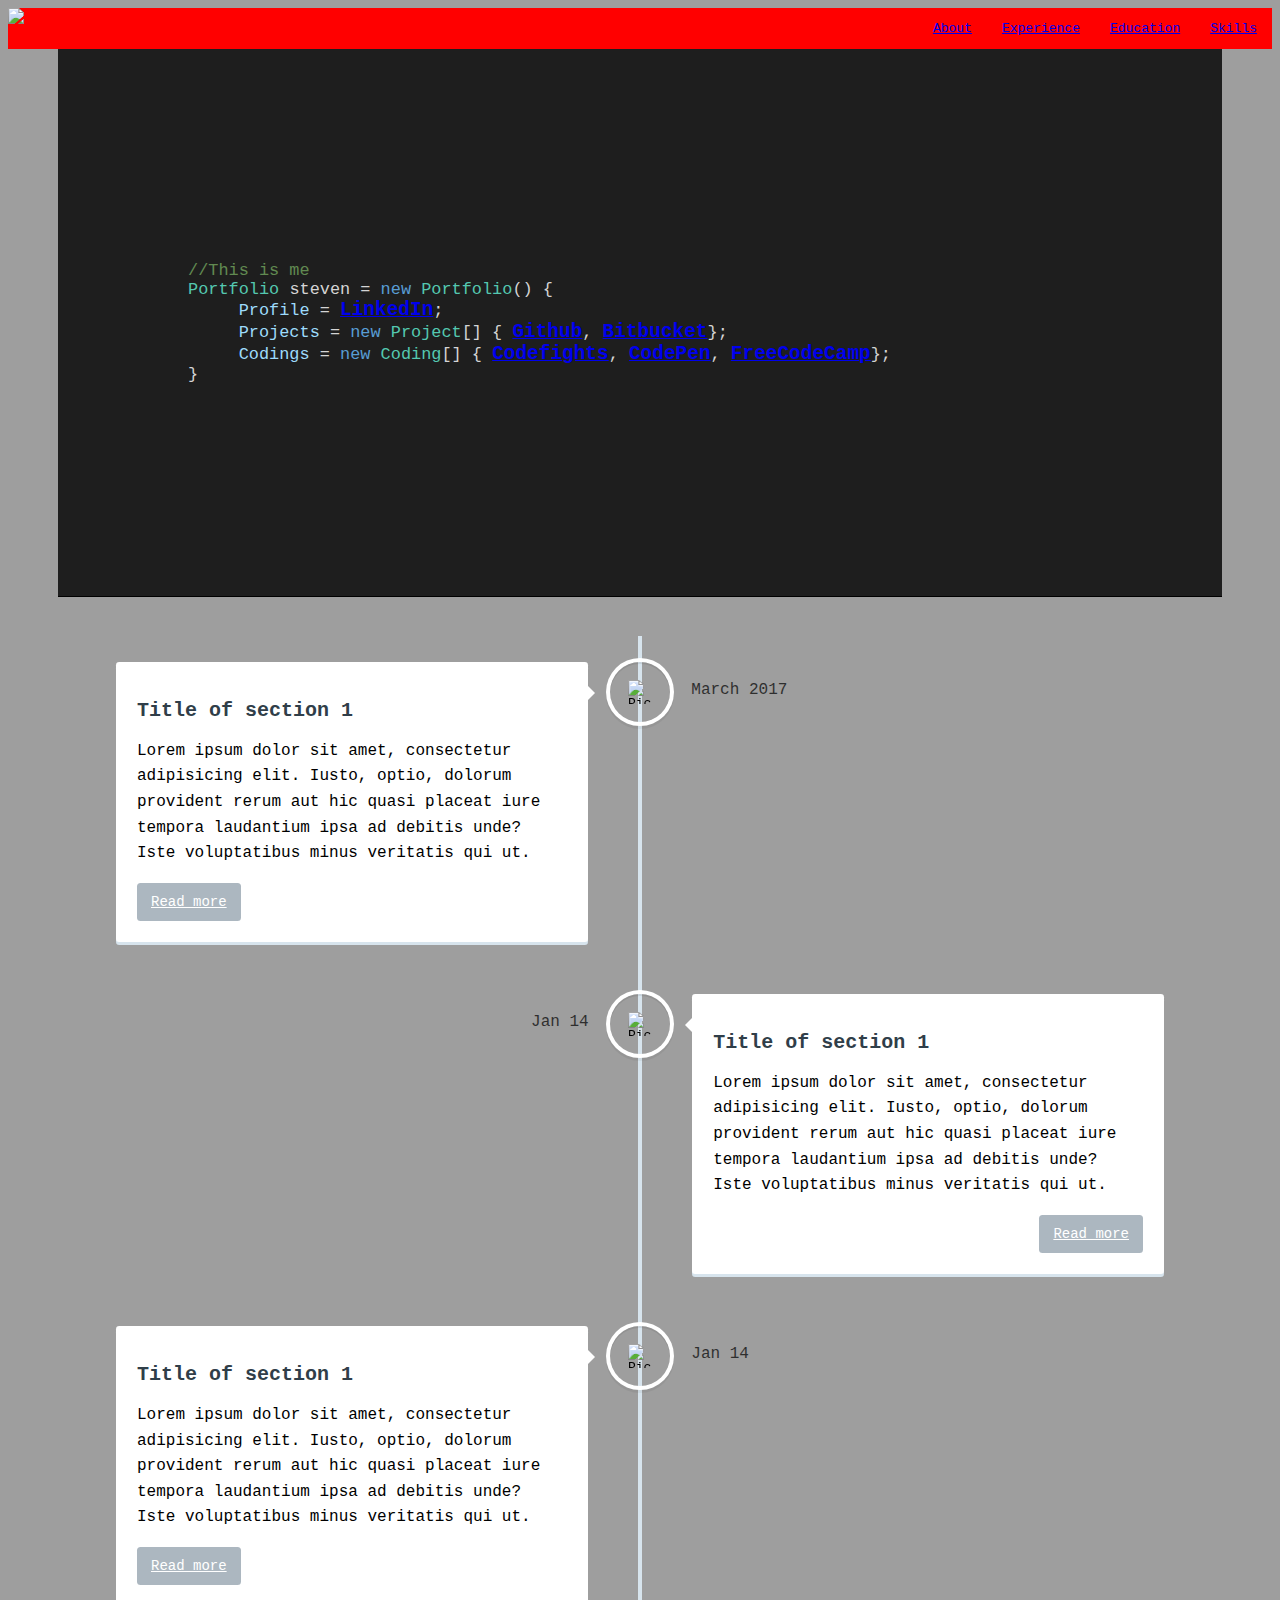
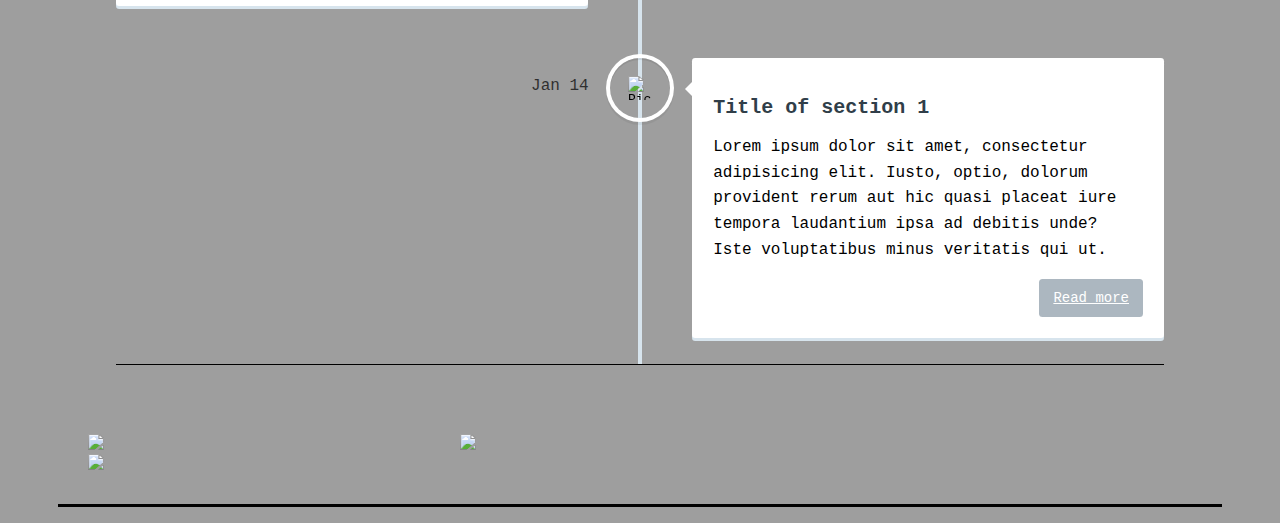
==== html/index.html @ e9e7eb88 "done banner, using <p> and <span>" ====
<!DOCTYPE html>
<html lang="en">

<head>
  <meta charset="UTF-8" />
  <title>Steven's Portfolio</title>
  <link rel="icon" href="../img/logo/logo.jpg">
  <link rel="stylesheet" href="../css/style.css">
  <link href="../css/hover-min.css" rel="stylesheet">

  <script type="text/javascript" src="../js/jquery-1.7.1.min.js"></script>
  <script src="../js/modernizr.js"></script>
</head>

<body>
  <header>
    <div>
      <a href="index.html#banner"><img src="../img/logo/logo.jpg">
      </a>
    </div>
    <nav class="nav-bar">
      <ul>
        <li><a href="index.html#intro">About</a></li>
        <li><a href="index.html#interest">Experience</a></li>
        <li><a href="index.html#education">Education</a></li>
        <li><a href="index.html#archievement">Skills</a></li>
      </ul>
    </nav>
  </header>
  <div class="content">
    <div id="banner" class="section text-editor-background">
      <div> 
        <p>
          <span style="color: #618A51">//This is me</span>
          </br>
          <span style="color: #54C8B0">Portfolio </span><span style="color:#D4D4D4">steven = </span><span style="color: #589CD3">new </span><span style="color: #54C8B0">Portfolio</span><span style="color: #D4D4D4">() {</span>
          </br>
          <span style="color: #9DDBFB; padding-left: 3em">Profile </span>
          <span style="color: #D4D4D4">= </span><a target="_blank" href="https://www.linkedin.com/in/steven-dao-b9a065127/" >LinkedIn</a><span style="color: #D4D4D4">;</span>
          </br>
          <span style="color: #9DDBFB; padding-left: 3em">Projects </span>
          <span style="color: #D4D4D4">= </span><span style="color: #589CD3">new </span><span style="color: #54C8B0">Project</span><span style="color:#D4D4D4">[] { </span><a target="_blank" href="https://github.com/iamstevendao">Github</a><span style="color: #D4D4D4">, </span></span><a target="_blank" href="https://bitbucket.org/fukie/" >Bitbucket</a><span style="color: #D4D4D4">};</span>
          </br>
          <span style="color: #9DDBFB; padding-left: 3em">Codings </span>
          <span style="color: #D4D4D4">= </span><span style="color: #589CD3">new </span><span style="color: #54C8B0">Coding</span><span style="color:#D4D4D4">[] { </span><a target="_blank" href="https://codefights.com/profile/steven_dao">Codefights</a><span style="color: #D4D4D4">, </span></span><a target="_blank" href="http://codepen.io/iamstevendao/"> CodePen</a><span style="color: #D4D4D4">, </span></span><a target="_blank" href="https://www.freecodecamp.com/iamstevendao" >FreeCodeCamp</a><span style="color: #D4D4D4">};</span>
          </br>
          <span style="color: #D4D4D4">}</span>
        </p>
      </div>
    </div>
    <div id="intro" class="section">
      <div class="cd-timeline-block">
        <div class="cd-timeline-img">
          <img class="img-timeline" src="../img/logo/location.svg" alt="Picture">
        </div>
        <div class="cd-timeline-content">
          <h2>Title of section 1</h2>
          <p>Lorem ipsum dolor sit amet, consectetur adipisicing elit. Iusto, optio, dolorum provident rerum aut hic quasi placeat
            iure tempora laudantium ipsa ad debitis unde? Iste voluptatibus minus veritatis qui ut.</p>
          <a href="#0" class="cd-read-more">Read more</a>
          <span class="cd-date">March 2017</span>
        </div>
      </div>

      <div class="cd-timeline-block">
        <div class="cd-timeline-img">
          <img src="../img/logo/logo.jpg" alt="Picture">
        </div>
        <div class="cd-timeline-content">
          <h2>Title of section 1</h2>
          <p>Lorem ipsum dolor sit amet, consectetur adipisicing elit. Iusto, optio, dolorum provident rerum aut hic quasi placeat
            iure tempora laudantium ipsa ad debitis unde? Iste voluptatibus minus veritatis qui ut.</p>
          <a href="#0" class="cd-read-more">Read more</a>
          <span class="cd-date">Jan 14</span>
        </div>
      </div>
      <div class="cd-timeline-block">
        <div class="cd-timeline-img">
          <img src="../img/logo/logo.jpg" alt="Picture">
        </div>
        <!-- cd-timeline-img -->

        <div class="cd-timeline-content">
          <h2>Title of section 1</h2>
          <p>Lorem ipsum dolor sit amet, consectetur adipisicing elit. Iusto, optio, dolorum provident rerum aut hic quasi placeat
            iure tempora laudantium ipsa ad debitis unde? Iste voluptatibus minus veritatis qui ut.</p>
          <a href="#0" class="cd-read-more">Read more</a>
          <span class="cd-date">Jan 14</span>
        </div>
      </div>
      <div class="cd-timeline-block">
        <div class="cd-timeline-img">
          <img src="../img/logo/logo.jpg" alt="Picture">
        </div>
        <!-- cd-timeline-img -->

        <div class="cd-timeline-content">
          <h2>Title of section 1</h2>
          <p>Lorem ipsum dolor sit amet, consectetur adipisicing elit. Iusto, optio, dolorum provident rerum aut hic quasi placeat
            iure tempora laudantium ipsa ad debitis unde? Iste voluptatibus minus veritatis qui ut.</p>
          <a href="#0" class="cd-read-more">Read more</a>
          <span class="cd-date">Jan 14</span>
        </div>
      </div>
    </div>

    <div id="interest" class="section">
      <div id="bg-liverpool" class="div-interest">
        <div class="hvr-float-shadow div-interest-content">
          <img class="hover-border-effect" src="../img/interest/steven-gerrard.png">
        </div>
      </div>
      <div id="bg-naruto" class="div-interest">
        <div class="hvr-float-shadow div-interest-content">
          <img class="hover-border-effect" src="../img/interest/naruto.png">
        </div>
      </div>
      <div id="bg-earthshaker" class="div-interest">
        <div class="hvr-float-shadow div-interest-content">
          <img class="hover-border-effect" src="../img/interest/earthshaker.png">
        </div>
      </div>
    </div>
    <div id="education" class="section"></div>
    <div id="archiements" class="section"></div>
  </div>
  <footer>

  </footer>
  <script src="../js/animation.js"></script>
</body>

</html>
---- css/style.css ----
/*general*/
html * {
  -webkit-font-smoothing: antialiased;
  -moz-osx-font-smoothing: grayscale;
}

*, *:after, *:before {
  -webkit-box-sizing: border-box;
  -moz-box-sizing: border-box;
  box-sizing: border-box;
}
body {
    background-color: #9E9E9E;
    font-family: monospace;
    padding: 0;
}
a {
    cursor: pointer;
}
.red-bg-white-txt {
  background-color: #b61827;
  color: white;
}
.text-editor-background {
  background-color: #1E1E1E;
  color: #D3D3D3;
}
/*navigation bar*/
header {
    display: flex;
    flex-direction: row;
    justify-content: space-between;
    max-height: 50px;
    margin: 0;
    background-color: red;
    padding: 0;
}

header img {
    height: 100%;
}
.nav-bar a{
    padding: 15px;
}
.nav-bar ul {
    list-style: none;
    display: flex;
    flex-direction: row;
}

/*content*/
.content {
    padding: 0 50px;
}
.section{
    border-bottom: 1px solid black;
}

/*banner*/
#banner {
  width: 100%;
}
#banner > div {
    padding: 15em 10em;
    display: inline-block;
    margin: 0 auto;
}
#banner a {
  font-weight: bold;
  font-size: 115%;
}
#banner a:visited {
  text-decoration: none;
  color: #D4D4D4;
}
#banner div p {
  font-size: 130%;
  font-weight: 500;
  align-content: center;
}
#banner div ul {
    list-style: none;
}

/*intro*/
.img-timeline {
    width: 100%;
}
#intro {
  width: 90%;
  position: relative;
  padding: 2em 0;
  margin: 0 auto;
  margin-top: 2em;
  margin-bottom: 2em;
  max-width: 1170px;
}
#intro::before {
  /* this is the vertical line */
  content: '';
  position: absolute;
  top: 0;
  left: 18px;
  height: 100%;
  width: 4px;
  background: #d7e4ed;
}

#intro::after{
    display: table;
    clear: both;
    content: '';
}

@media only screen and (min-width: 1170px) {
  #intro {
    margin-top: 3em;
    margin-bottom: 3em;
  }
  #intro::before {
    left: 50%;
    margin-left: -2px;
  }
}

.cd-timeline-block {
  position: relative;
  margin: 2em 0;
}
.cd-timeline-block:after {
  content: "";
  display: table;
  clear: both;
}
.cd-timeline-block:first-child {
  margin-top: 0;
}
.cd-timeline-block:last-child {
  margin-bottom: 0;
}
@media only screen and (min-width: 1170px) {
  .cd-timeline-block {
    margin: 4em 0;
  }
  .cd-timeline-block:first-child {
    margin-top: 0;
  }
  .cd-timeline-block:last-child {
    margin-bottom: 0;
  }
}

.cd-timeline-img {
  position: absolute;
  top: 0;
  left: 0;
  width: 40px;
  height: 40px;
  border-radius: 50%;
  box-shadow: 0 0 0 4px white, inset 0 2px 0 rgba(0, 0, 0, 0.08), 0 3px 0 4px rgba(0, 0, 0, 0.05);
}
.cd-timeline-img img {
  display: block;
  width: 24px;
  height: 24px;
  position: relative;
  left: 50%;
  top: 50%;
  margin-left: -12px;
  margin-top: -12px;
}
.cd-timeline-img.cd-picture {
  background: #75ce66;
}
.cd-timeline-img.cd-movie {
  background: #c03b44;
}
.cd-timeline-img.cd-location {
  background: #f0ca45;
}
@media only screen and (min-width: 1170px) {
  .cd-timeline-img {
    width: 60px;
    height: 60px;
    left: 50%;
    margin-left: -30px;
    /* Force Hardware Acceleration in WebKit */
    -webkit-transform: translateZ(0);
    -webkit-backface-visibility: hidden;
  }
  .cssanimations .cd-timeline-img.is-hidden {
    visibility: hidden;
  }
  .cssanimations .cd-timeline-img.bounce-in {
    visibility: visible;
    -webkit-animation: cd-bounce-1 0.6s;
    -moz-animation: cd-bounce-1 0.6s;
    animation: cd-bounce-1 0.6s;
  }
}

@-webkit-keyframes cd-bounce-1 {
  0% {
    opacity: 0;
    -webkit-transform: scale(0.5);
  }

  60% {
    opacity: 1;
    -webkit-transform: scale(1.2);
  }

  100% {
    -webkit-transform: scale(1);
  }
}
@-moz-keyframes cd-bounce-1 {
  0% {
    opacity: 0;
    -moz-transform: scale(0.5);
  }

  60% {
    opacity: 1;
    -moz-transform: scale(1.2);
  }

  100% {
    -moz-transform: scale(1);
  }
}
@keyframes cd-bounce-1 {
  0% {
    opacity: 0;
    -webkit-transform: scale(0.5);
    -moz-transform: scale(0.5);
    -ms-transform: scale(0.5);
    -o-transform: scale(0.5);
    transform: scale(0.5);
  }

  60% {
    opacity: 1;
    -webkit-transform: scale(1.2);
    -moz-transform: scale(1.2);
    -ms-transform: scale(1.2);
    -o-transform: scale(1.2);
    transform: scale(1.2);
  }

  100% {
    -webkit-transform: scale(1);
    -moz-transform: scale(1);
    -ms-transform: scale(1);
    -o-transform: scale(1);
    transform: scale(1);
  }
}
.cd-timeline-content {
  position: relative;
  margin-left: 60px;
  background: white;
  border-radius: 0.25em;
  padding: 1em;
  box-shadow: 0 3px 0 #d7e4ed;
}
.cd-timeline-content:after {
  content: "";
  display: table;
  clear: both;
}
.cd-timeline-content h2 {
  color: #303e49;
}
.cd-timeline-content p, .cd-timeline-content .cd-read-more, .cd-timeline-content .cd-date {
  font-size: 13px;
  font-size: 0.8125rem;
}
.cd-timeline-content .cd-read-more, .cd-timeline-content .cd-date {
  display: inline-block;
}
.cd-timeline-content p {
  margin: 1em 0;
  line-height: 1.6;
}
.cd-timeline-content .cd-read-more {
  float: right;
  padding: .8em 1em;
  background: #acb7c0;
  color: white;
  border-radius: 0.25em;
}
.no-touch .cd-timeline-content .cd-read-more:hover {
  background-color: #bac4cb;
}
.cd-timeline-content .cd-date {
  float: left;
  padding: .8em 0;
  opacity: .7;
}
.cd-timeline-content::before {
  content: '';
  position: absolute;
  top: 16px;
  right: 100%;
  height: 0;
  width: 0;
  border: 7px solid transparent;
  border-right: 7px solid white;
}
@media only screen and (min-width: 768px) {
  .cd-timeline-content h2 {
    font-size: 20px;
    font-size: 1.25rem;
  }
  .cd-timeline-content p {
    font-size: 16px;
    font-size: 1rem;
  }
  .cd-timeline-content .cd-read-more, .cd-timeline-content .cd-date {
    font-size: 14px;
    font-size: 0.875rem;
  }
}
@media only screen and (min-width: 1170px) {
  .cd-timeline-content {
    margin-left: 0;
    padding: 1.6em;
    width: 45%;
  }
  .cd-timeline-content::before {
    top: 24px;
    left: 100%;
    border-color: transparent;
    border-left-color: white;
  }
  .cd-timeline-content .cd-read-more {
    float: left;
  }
  .cd-timeline-content .cd-date {
    position: absolute;
    width: 100%;
    left: 122%;
    top: 6px;
    font-size: 16px;
    font-size: 1rem;
  }
  .cd-timeline-block:nth-child(even) .cd-timeline-content {
    float: right;
  }
  .cd-timeline-block:nth-child(even) .cd-timeline-content::before {
    top: 24px;
    left: auto;
    right: 100%;
    border-color: transparent;
    border-right-color: white;
  }
  .cd-timeline-block:nth-child(even) .cd-timeline-content .cd-read-more {
    float: right;
  }
  .cd-timeline-block:nth-child(even) .cd-timeline-content .cd-date {
    left: auto;
    right: 122%;
    text-align: right;
  }
  .cssanimations .cd-timeline-content.is-hidden {
    visibility: hidden;
  }
  .cssanimations .cd-timeline-content.bounce-in {
    visibility: visible;
    -webkit-animation: cd-bounce-2 0.6s;
    -moz-animation: cd-bounce-2 0.6s;
    animation: cd-bounce-2 0.6s;
  }
}

@media only screen and (min-width: 1170px) {
  /* inverse bounce effect on even content blocks */
  .cssanimations .cd-timeline-block:nth-child(even) .cd-timeline-content.bounce-in {
    -webkit-animation: cd-bounce-2-inverse 0.6s;
    -moz-animation: cd-bounce-2-inverse 0.6s;
    animation: cd-bounce-2-inverse 0.6s;
  }
}
@-webkit-keyframes cd-bounce-2 {
  0% {
    opacity: 0;
    -webkit-transform: translateX(-100px);
  }

  60% {
    opacity: 1;
    -webkit-transform: translateX(20px);
  }

  100% {
    -webkit-transform: translateX(0);
  }
}
@-moz-keyframes cd-bounce-2 {
  0% {
    opacity: 0;
    -moz-transform: translateX(-100px);
  }

  60% {
    opacity: 1;
    -moz-transform: translateX(20px);
  }

  100% {
    -moz-transform: translateX(0);
  }
}
@keyframes cd-bounce-2 {
  0% {
    opacity: 0;
    -webkit-transform: translateX(-100px);
    -moz-transform: translateX(-100px);
    -ms-transform: translateX(-100px);
    -o-transform: translateX(-100px);
    transform: translateX(-100px);
  }

  60% {
    opacity: 1;
    -webkit-transform: translateX(20px);
    -moz-transform: translateX(20px);
    -ms-transform: translateX(20px);
    -o-transform: translateX(20px);
    transform: translateX(20px);
  }

  100% {
    -webkit-transform: translateX(0);
    -moz-transform: translateX(0);
    -ms-transform: translateX(0);
    -o-transform: translateX(0);
    transform: translateX(0);
  }
}
@-webkit-keyframes cd-bounce-2-inverse {
  0% {
    opacity: 0;
    -webkit-transform: translateX(100px);
  }

  60% {
    opacity: 1;
    -webkit-transform: translateX(-20px);
  }

  100% {
    -webkit-transform: translateX(0);
  }
}
@-moz-keyframes cd-bounce-2-inverse {
  0% {
    opacity: 0;
    -moz-transform: translateX(100px);
  }

  60% {
    opacity: 1;
    -moz-transform: translateX(-20px);
  }

  100% {
    -moz-transform: translateX(0);
  }
}
@keyframes cd-bounce-2-inverse {
  0% {
    opacity: 0;
    -webkit-transform: translateX(100px);
    -moz-transform: translateX(100px);
    -ms-transform: translateX(100px);
    -o-transform: translateX(100px);
    transform: translateX(100px);
  }

  60% {
    opacity: 1;
    -webkit-transform: translateX(-20px);
    -moz-transform: translateX(-20px);
    -ms-transform: translateX(-20px);
    -o-transform: translateX(-20px);
    transform: translateX(-20px);
  }

  100% {
    -webkit-transform: translateX(0);
    -moz-transform: translateX(0);
    -ms-transform: translateX(0);
    -o-transform: translateX(0);
    transform: translateX(0);
  }
}

/*interest*/
#interest {
    margin: 0 auto;
    padding: 30px;
}
.div-interest {
    width: 33%;
    display: inline-block;
}
.div-interest img {
    width: 80%;
}
.div-interest-content {
    margin: 0 auto;
}
.hover-border-effect:hover {
   -webkit-filter: drop-shadow(3px 3px 0 white)
                  drop-shadow(-3px -3px 0 white);
  filter: drop-shadow(3px 3px 0 white) 
          drop-shadow(-3px -3px 0 white);
}
#bg-liverpool {
    background-image: url("../img/interest/liverpool.jpg");
    background-size: cover;
}
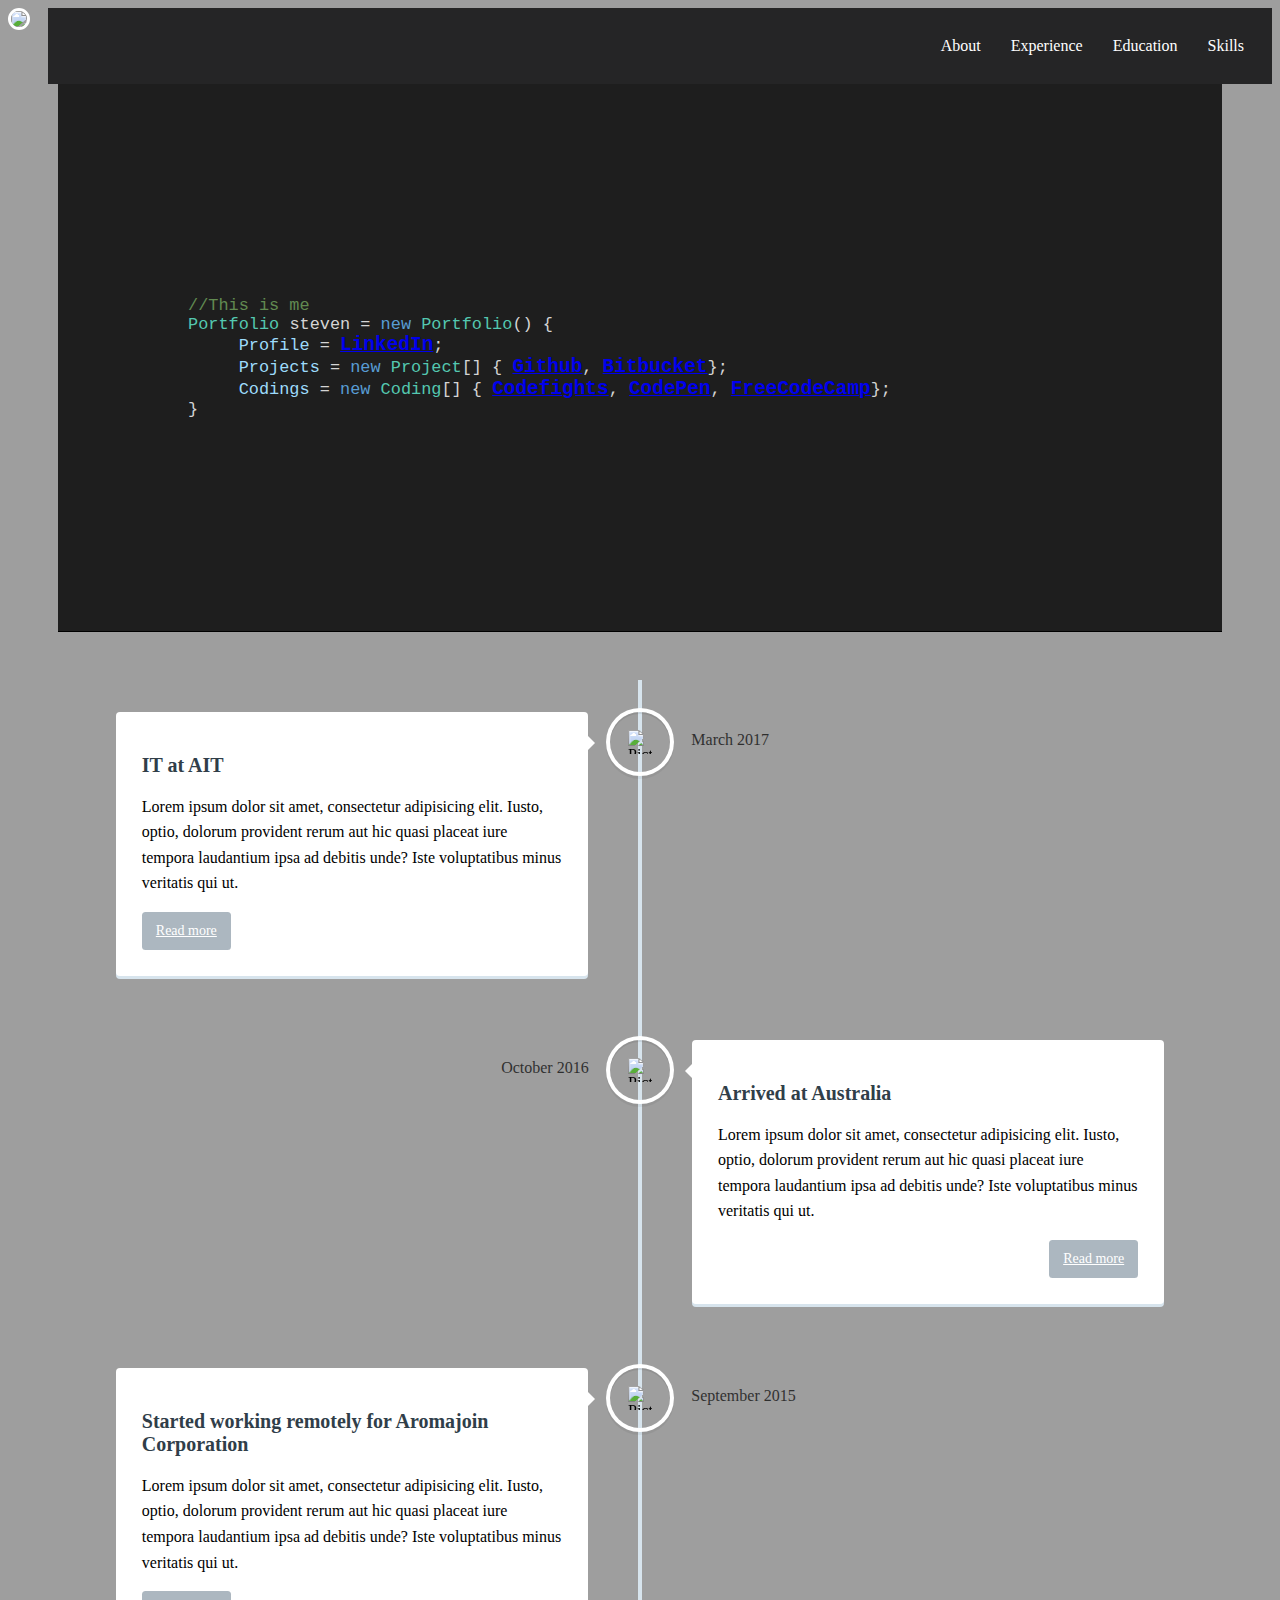
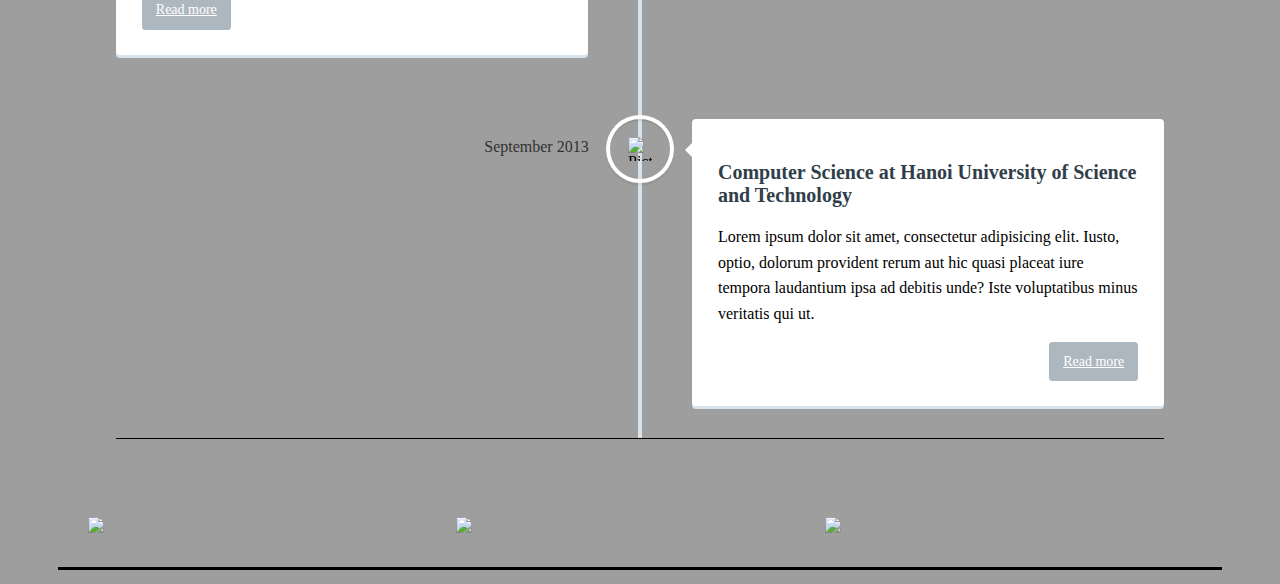
==== commit 24c0e612: "done navigation bar" ====
--- a/html/index.html
+++ b/html/index.html
@@ -54,7 +54,7 @@
           <img class="img-timeline" src="../img/logo/location.svg" alt="Picture">
         </div>
         <div class="cd-timeline-content">
-          <h2>Title of section 1</h2>
+          <h2>IT at AIT</h2>
           <p>Lorem ipsum dolor sit amet, consectetur adipisicing elit. Iusto, optio, dolorum provident rerum aut hic quasi placeat
             iure tempora laudantium ipsa ad debitis unde? Iste voluptatibus minus veritatis qui ut.</p>
           <a href="#0" class="cd-read-more">Read more</a>
@@ -67,11 +67,11 @@
           <img src="../img/logo/logo.jpg" alt="Picture">
         </div>
         <div class="cd-timeline-content">
-          <h2>Title of section 1</h2>
+          <h2>Arrived at Australia</h2>
           <p>Lorem ipsum dolor sit amet, consectetur adipisicing elit. Iusto, optio, dolorum provident rerum aut hic quasi placeat
             iure tempora laudantium ipsa ad debitis unde? Iste voluptatibus minus veritatis qui ut.</p>
           <a href="#0" class="cd-read-more">Read more</a>
-          <span class="cd-date">Jan 14</span>
+          <span class="cd-date">October 2016</span>
         </div>
       </div>
       <div class="cd-timeline-block">
@@ -81,11 +81,11 @@
         <!-- cd-timeline-img -->
 
         <div class="cd-timeline-content">
-          <h2>Title of section 1</h2>
+          <h2>Started working remotely for Aromajoin Corporation</h2>
           <p>Lorem ipsum dolor sit amet, consectetur adipisicing elit. Iusto, optio, dolorum provident rerum aut hic quasi placeat
             iure tempora laudantium ipsa ad debitis unde? Iste voluptatibus minus veritatis qui ut.</p>
           <a href="#0" class="cd-read-more">Read more</a>
-          <span class="cd-date">Jan 14</span>
+          <span class="cd-date">September 2015</span>
         </div>
       </div>
       <div class="cd-timeline-block">
@@ -95,11 +95,11 @@
         <!-- cd-timeline-img -->
 
         <div class="cd-timeline-content">
-          <h2>Title of section 1</h2>
+          <h2>Computer Science at Hanoi University of Science and Technology</h2>
           <p>Lorem ipsum dolor sit amet, consectetur adipisicing elit. Iusto, optio, dolorum provident rerum aut hic quasi placeat
             iure tempora laudantium ipsa ad debitis unde? Iste voluptatibus minus veritatis qui ut.</p>
           <a href="#0" class="cd-read-more">Read more</a>
-          <span class="cd-date">Jan 14</span>
+          <span class="cd-date">September 2013</span>
         </div>
       </div>
     </div>
--- a/css/style.css
+++ b/css/style.css
@@ -11,7 +11,7 @@
 }
 body {
     background-color: #9E9E9E;
-    font-family: monospace;
+    font-family: Monaco;
     padding: 0;
 }
 a {
@@ -30,17 +30,25 @@
     display: flex;
     flex-direction: row;
     justify-content: space-between;
-    max-height: 50px;
-    margin: 0;
-    background-color: red;
+   max-height: 80px;
+    margin-left: 40px;
+    background-color: #252526;
     padding: 0;
 }
 
 header img {
     height: 100%;
+    border-radius: 50%;
+    border: 3px solid white;
+    margin-left: -40px;
+}
+.nav-bar {
+  padding: 13px;
 }
 .nav-bar a{
     padding: 15px;
+    text-decoration: none;
+    color: white;
 }
 .nav-bar ul {
     list-style: none;
@@ -59,6 +67,7 @@
 /*banner*/
 #banner {
   width: 100%;
+    font-family: monospace;
 }
 #banner > div {
     padding: 15em 10em;
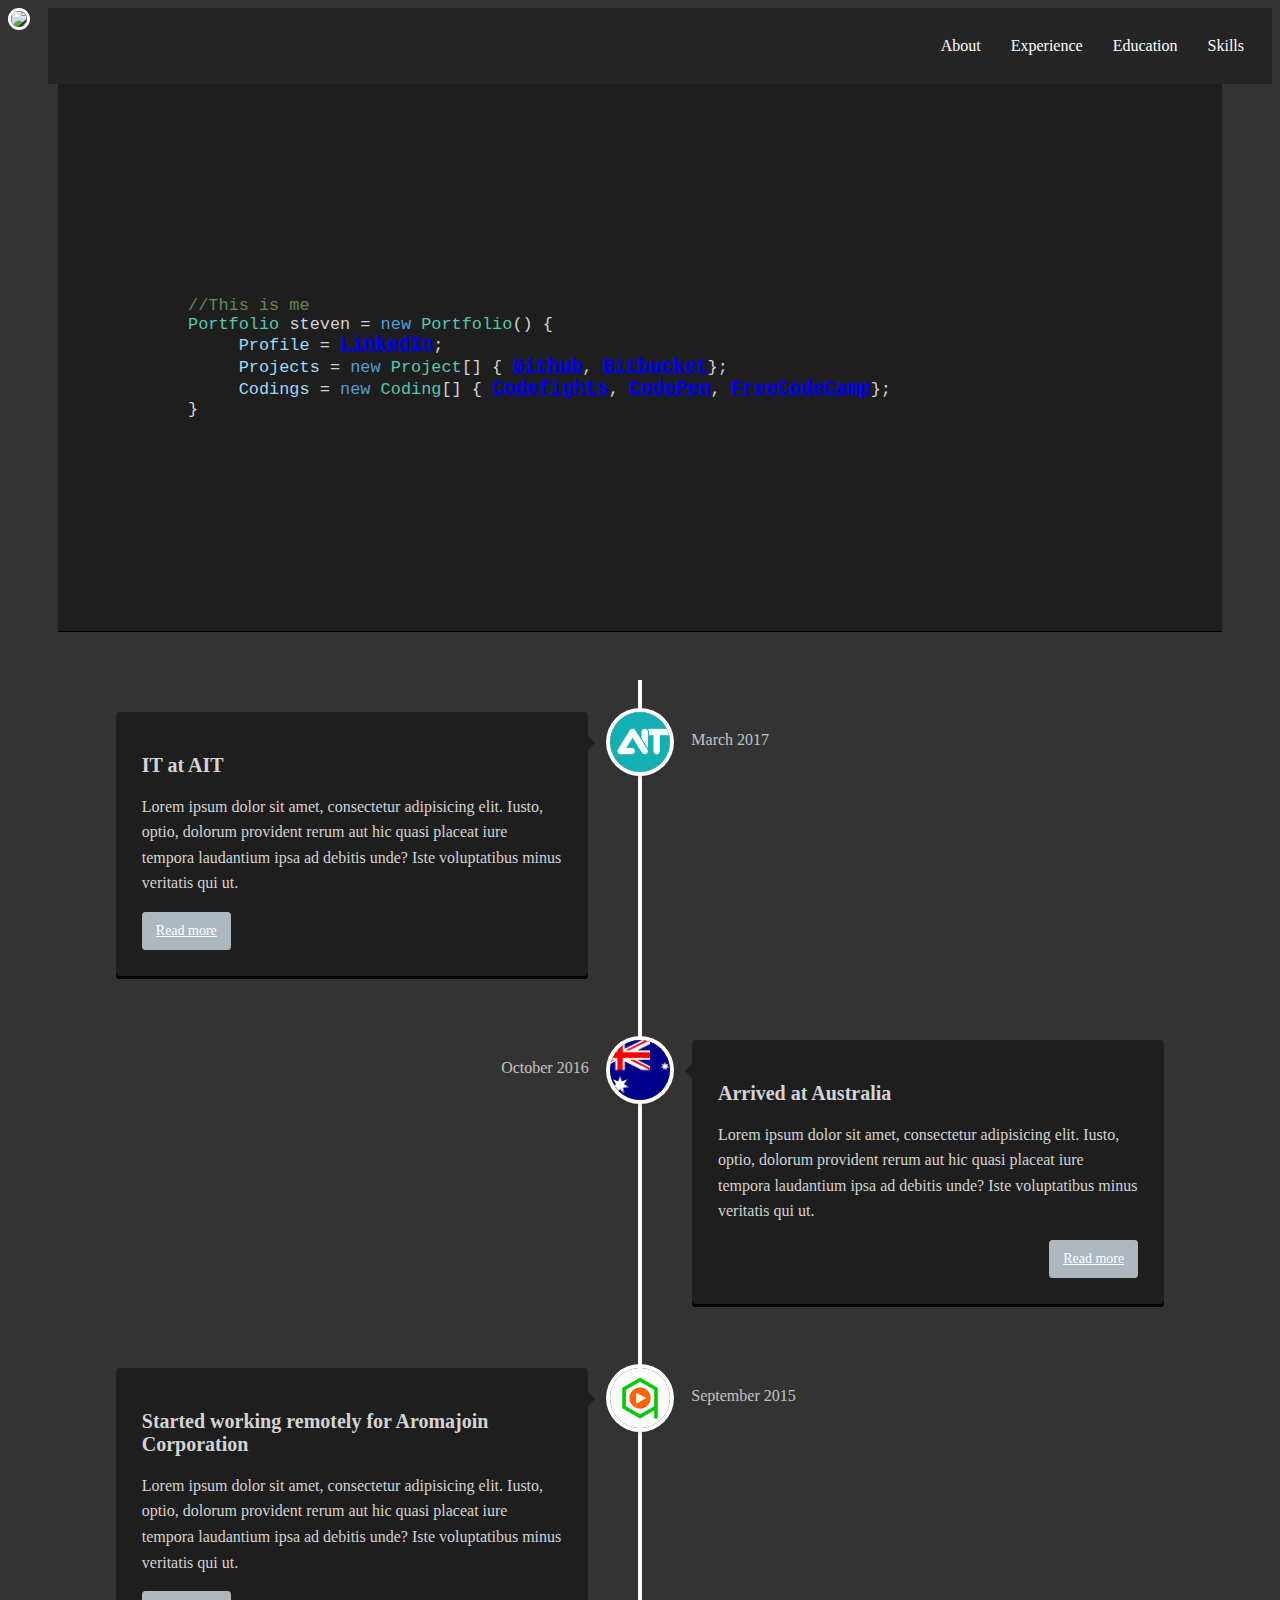
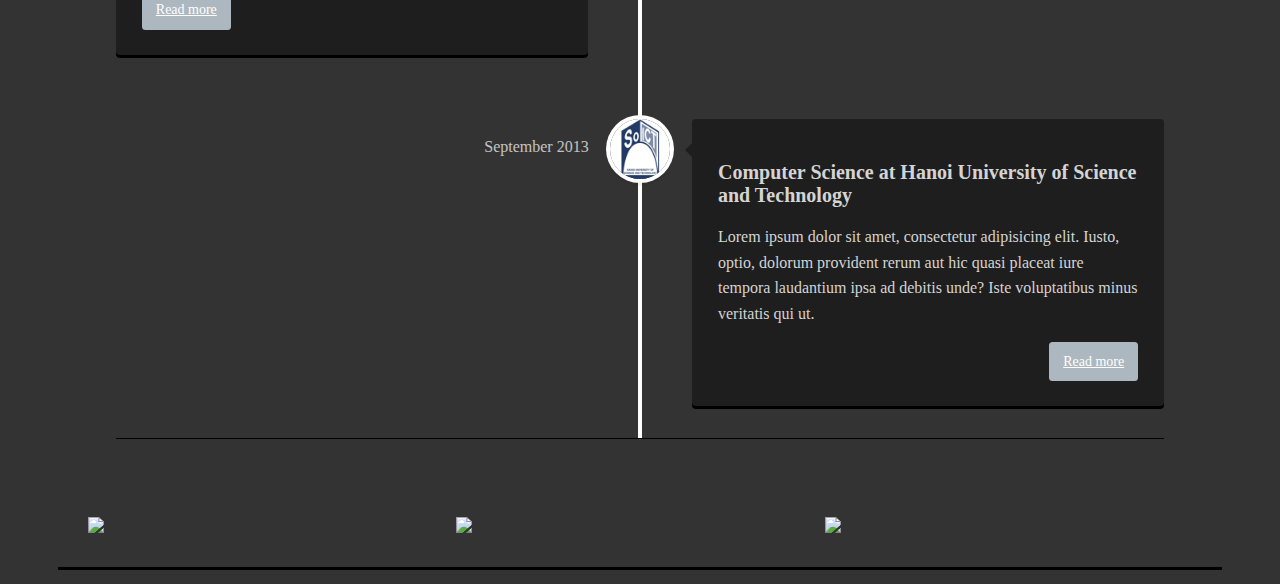
==== commit 0a47458a: "change background color, change timeline theme," ====
--- a/html/index.html
+++ b/html/index.html
@@ -51,7 +51,7 @@
     <div id="intro" class="section">
       <div class="cd-timeline-block">
         <div class="cd-timeline-img">
-          <img class="img-timeline" src="../img/logo/location.svg" alt="Picture">
+          <img src="../img/timeline/ait.png" alt="AIT">
         </div>
         <div class="cd-timeline-content">
           <h2>IT at AIT</h2>
@@ -64,7 +64,7 @@
 
       <div class="cd-timeline-block">
         <div class="cd-timeline-img">
-          <img src="../img/logo/logo.jpg" alt="Picture">
+          <img src="../img/timeline/flag.png" alt="Australia">
         </div>
         <div class="cd-timeline-content">
           <h2>Arrived at Australia</h2>
@@ -76,7 +76,7 @@
       </div>
       <div class="cd-timeline-block">
         <div class="cd-timeline-img">
-          <img src="../img/logo/logo.jpg" alt="Picture">
+          <img src="../img/timeline/aromajoin.png" alt="Aromajoin">
         </div>
         <!-- cd-timeline-img -->
 
@@ -90,7 +90,7 @@
       </div>
       <div class="cd-timeline-block">
         <div class="cd-timeline-img">
-          <img src="../img/logo/logo.jpg" alt="Picture">
+          <img src="../img/timeline/hust.png" alt="HUST">
         </div>
         <!-- cd-timeline-img -->
 
--- a/css/style.css
+++ b/css/style.css
@@ -10,7 +10,7 @@
   box-sizing: border-box;
 }
 body {
-    background-color: #9E9E9E;
+    background-color: #333333;
     font-family: Monaco;
     padding: 0;
 }
@@ -112,7 +112,7 @@
   left: 18px;
   height: 100%;
   width: 4px;
-  background: #d7e4ed;
+  background: white;
 }
 
 #intro::after{
@@ -170,22 +170,10 @@
 }
 .cd-timeline-img img {
   display: block;
-  width: 24px;
-  height: 24px;
+  width: 100%;
+  height: 100%;
+  border-radius: 50%;
   position: relative;
-  left: 50%;
-  top: 50%;
-  margin-left: -12px;
-  margin-top: -12px;
-}
-.cd-timeline-img.cd-picture {
-  background: #75ce66;
-}
-.cd-timeline-img.cd-movie {
-  background: #c03b44;
-}
-.cd-timeline-img.cd-location {
-  background: #f0ca45;
 }
 @media only screen and (min-width: 1170px) {
   .cd-timeline-img {
@@ -268,10 +256,11 @@
 .cd-timeline-content {
   position: relative;
   margin-left: 60px;
-  background: white;
+  background: #1E1E1E;
+  color: #D4D4D4;
   border-radius: 0.25em;
   padding: 1em;
-  box-shadow: 0 3px 0 #d7e4ed;
+  box-shadow: 0 3px 0 black;
 }
 .cd-timeline-content:after {
   content: "";
@@ -279,7 +268,7 @@
   clear: both;
 }
 .cd-timeline-content h2 {
-  color: #303e49;
+  color: #D4D4D4;
 }
 .cd-timeline-content p, .cd-timeline-content .cd-read-more, .cd-timeline-content .cd-date {
   font-size: 13px;
@@ -300,9 +289,11 @@
   border-radius: 0.25em;
 }
 .no-touch .cd-timeline-content .cd-read-more:hover {
-  background-color: #bac4cb;
+  background-color: #1E1E1E;
+  color: #D4D4D4;
 }
 .cd-timeline-content .cd-date {
+  color: white;
   float: left;
   padding: .8em 0;
   opacity: .7;
@@ -315,7 +306,7 @@
   height: 0;
   width: 0;
   border: 7px solid transparent;
-  border-right: 7px solid white;
+  border-right: 7px solid #1E1E1E;
 }
 @media only screen and (min-width: 768px) {
   .cd-timeline-content h2 {
@@ -341,7 +332,7 @@
     top: 24px;
     left: 100%;
     border-color: transparent;
-    border-left-color: white;
+    border-left-color: #1E1E1E;
   }
   .cd-timeline-content .cd-read-more {
     float: left;
@@ -362,7 +353,7 @@
     left: auto;
     right: 100%;
     border-color: transparent;
-    border-right-color: white;
+    border-right-color: #1E1E1E;
   }
   .cd-timeline-block:nth-child(even) .cd-timeline-content .cd-read-more {
     float: right;
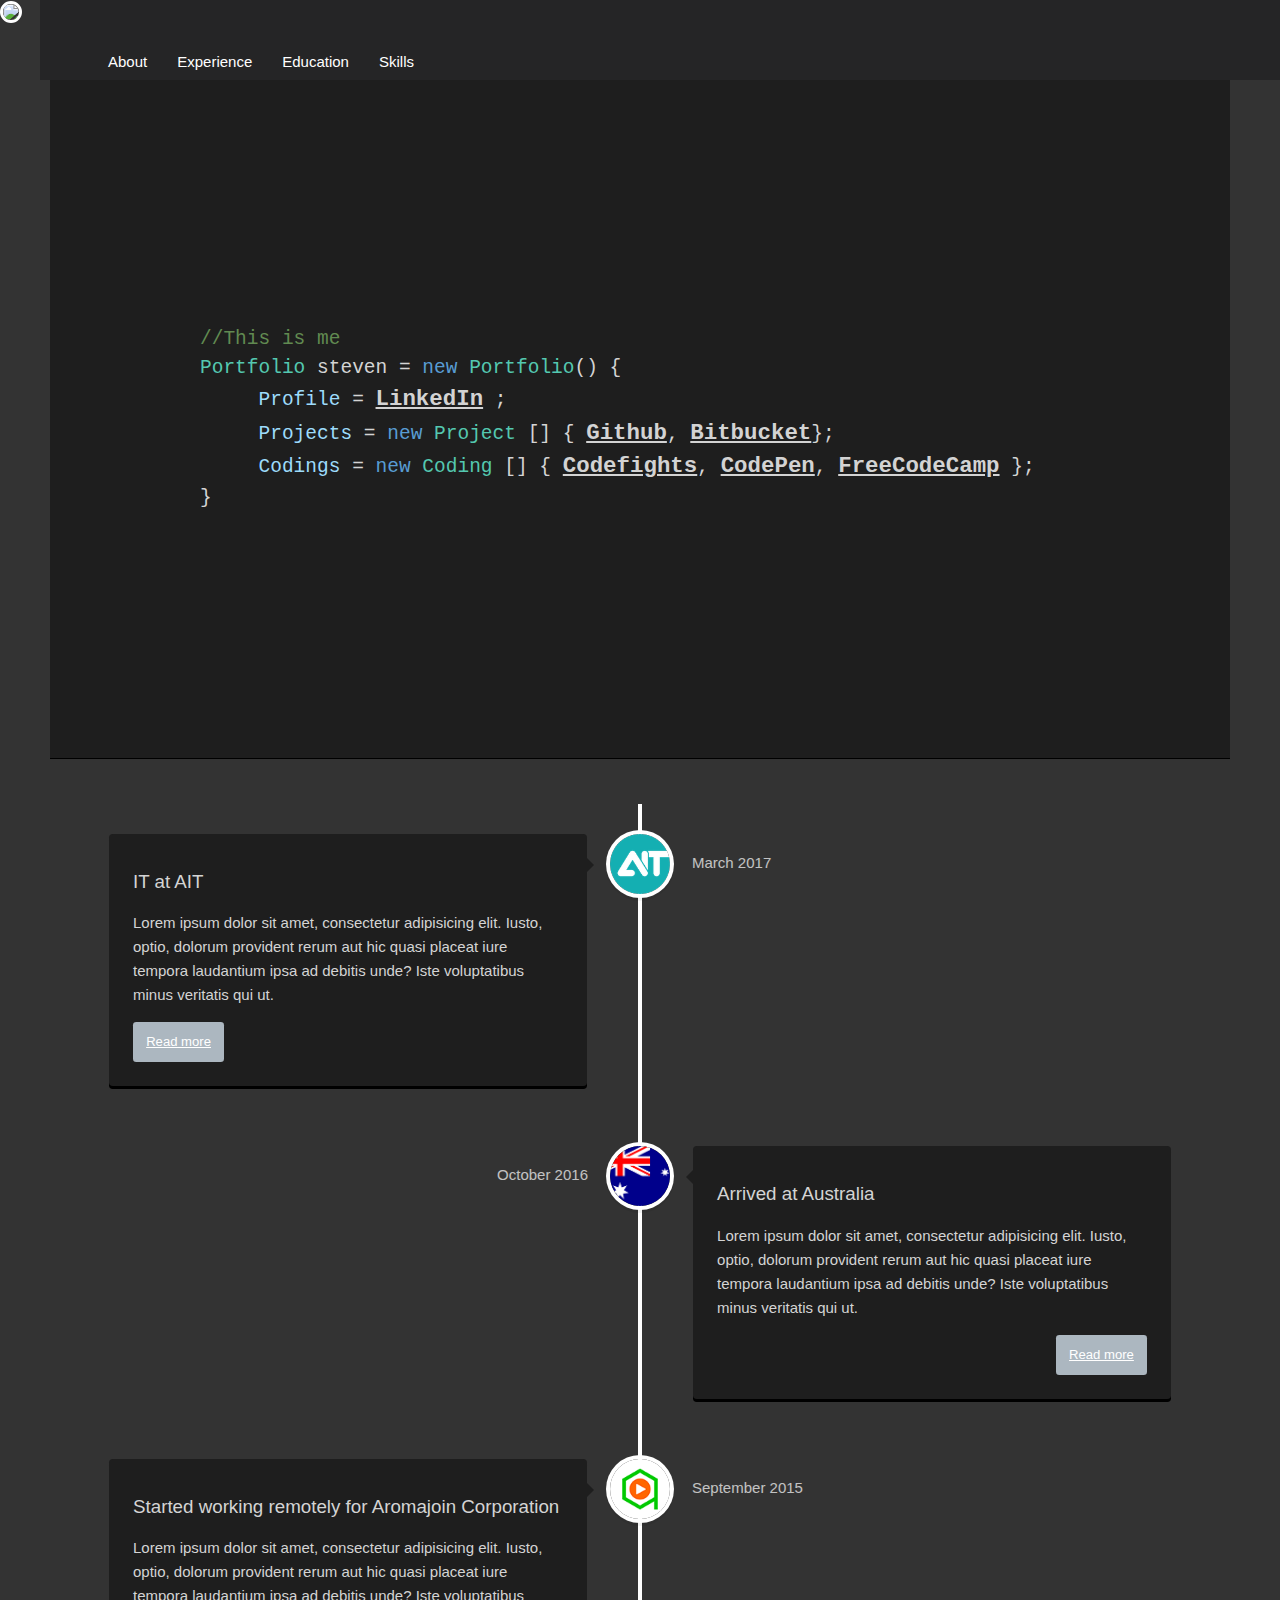
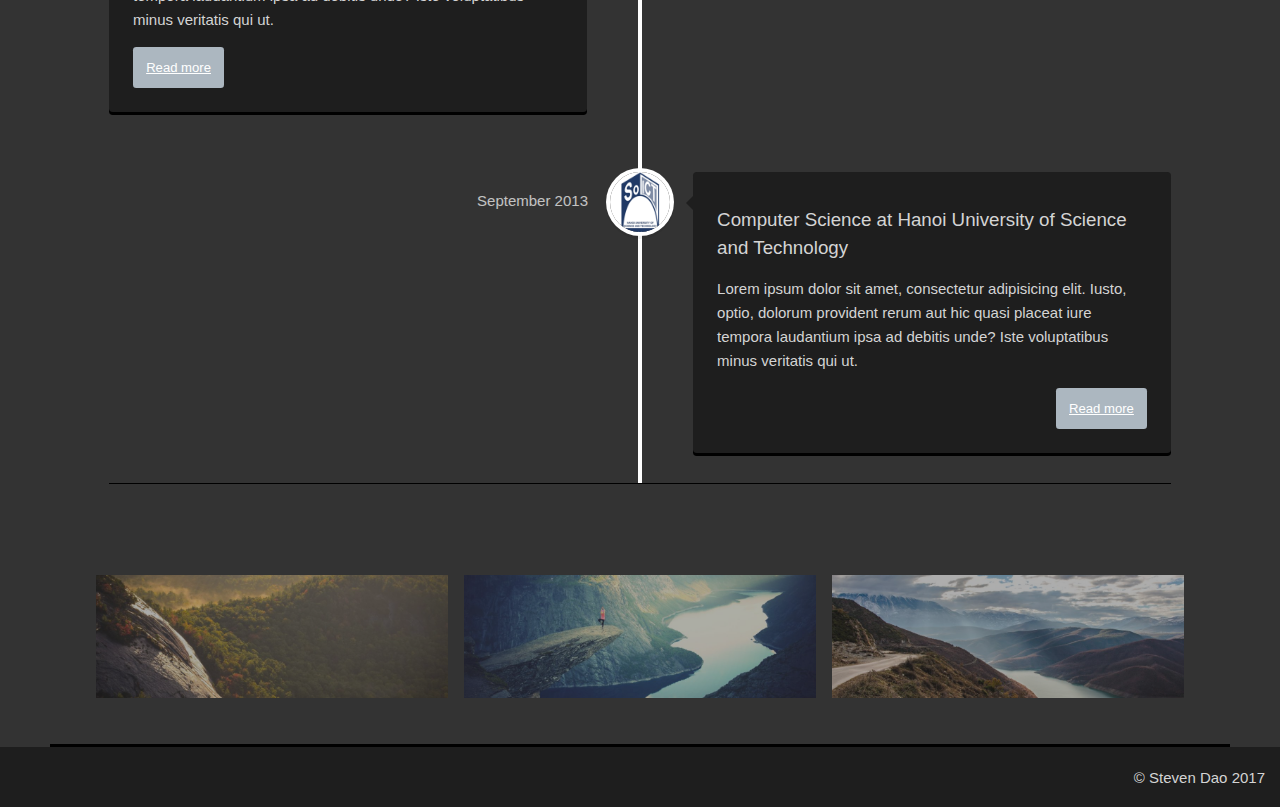
==== commit dae6c907: "adding slide for interest, added footer" ====
--- a/html/index.html
+++ b/html/index.html
@@ -6,7 +6,7 @@
   <title>Steven's Portfolio</title>
   <link rel="icon" href="../img/logo/logo.jpg">
   <link rel="stylesheet" href="../css/style.css">
-  <link href="../css/hover-min.css" rel="stylesheet">
+  <link href="../css/hover-min.css" rel="stylesheet"><link rel="stylesheet" href="https://www.w3schools.com/w3css/4/w3.css">
 
   <script type="text/javascript" src="../js/jquery-1.7.1.min.js"></script>
   <script src="../js/modernizr.js"></script>
@@ -29,22 +29,36 @@
   </header>
   <div class="content">
     <div id="banner" class="section text-editor-background">
-      <div> 
+      <div>
         <p>
           <span style="color: #618A51">//This is me</span>
           </br>
-          <span style="color: #54C8B0">Portfolio </span><span style="color:#D4D4D4">steven = </span><span style="color: #589CD3">new </span><span style="color: #54C8B0">Portfolio</span><span style="color: #D4D4D4">() {</span>
-          </br>
-          <span style="color: #9DDBFB; padding-left: 3em">Profile </span>
-          <span style="color: #D4D4D4">= </span><a target="_blank" href="https://www.linkedin.com/in/steven-dao-b9a065127/" >LinkedIn</a><span style="color: #D4D4D4">;</span>
-          </br>
-          <span style="color: #9DDBFB; padding-left: 3em">Projects </span>
-          <span style="color: #D4D4D4">= </span><span style="color: #589CD3">new </span><span style="color: #54C8B0">Project</span><span style="color:#D4D4D4">[] { </span><a target="_blank" href="https://github.com/iamstevendao">Github</a><span style="color: #D4D4D4">, </span></span><a target="_blank" href="https://bitbucket.org/fukie/" >Bitbucket</a><span style="color: #D4D4D4">};</span>
-          </br>
-          <span style="color: #9DDBFB; padding-left: 3em">Codings </span>
-          <span style="color: #D4D4D4">= </span><span style="color: #589CD3">new </span><span style="color: #54C8B0">Coding</span><span style="color:#D4D4D4">[] { </span><a target="_blank" href="https://codefights.com/profile/steven_dao">Codefights</a><span style="color: #D4D4D4">, </span></span><a target="_blank" href="http://codepen.io/iamstevendao/"> CodePen</a><span style="color: #D4D4D4">, </span></span><a target="_blank" href="https://www.freecodecamp.com/iamstevendao" >FreeCodeCamp</a><span style="color: #D4D4D4">};</span>
-          </br>
-          <span style="color: #D4D4D4">}</span>
+          <span style="color: #54C8B0">Portfolio </span><span style="color:#D4D4D4">steven = </span><span style="color: #589CD3">new </span>
+          <span
+            style="color: #54C8B0">Portfolio</span><span style="color: #D4D4D4">() {</span>
+            </br>
+            <span style="color: #9DDBFB; padding-left: 3em">Profile </span>
+            <span style="color: #D4D4D4">= </span><a target="_blank" href="https://www.linkedin.com/in/steven-dao-b9a065127/">LinkedIn</a>
+            <span
+              style="color: #D4D4D4">;</span>
+              </br>
+              <span style="color: #9DDBFB; padding-left: 3em">Projects </span>
+              <span style="color: #D4D4D4">= </span><span style="color: #589CD3">new </span><span style="color: #54C8B0">Project</span>
+              <span
+                style="color:#D4D4D4">[] { </span><a target="_blank" href="https://github.com/iamstevendao">Github</a><span style="color: #D4D4D4">, </span></span>
+                <a
+                  target="_blank" href="https://bitbucket.org/fukie/">Bitbucket</a><span style="color: #D4D4D4">};</span>
+                  </br>
+                  <span style="color: #9DDBFB; padding-left: 3em">Codings </span>
+                  <span style="color: #D4D4D4">= </span><span style="color: #589CD3">new </span><span style="color: #54C8B0">Coding</span>
+                  <span
+                    style="color:#D4D4D4">[] { </span><a target="_blank" href="https://codefights.com/profile/steven_dao">Codefights</a><span style="color: #D4D4D4">, </span></span>
+                    <a
+                      target="_blank" href="http://codepen.io/iamstevendao/"> CodePen</a><span style="color: #D4D4D4">, </span></span><a target="_blank" href="https://www.freecodecamp.com/iamstevendao">FreeCodeCamp</a>
+                      <span
+                        style="color: #D4D4D4">};</span>
+                        </br>
+                        <span style="color: #D4D4D4">}</span>
         </p>
       </div>
     </div>
@@ -105,7 +119,25 @@
     </div>
 
     <div id="interest" class="section">
-      <div id="bg-liverpool" class="div-interest">
+      <div class="w3-content" style="max-width:1200px">
+        <img class="mySlides" src="img_nature_wide.jpg" style="width:100%">
+        <img class="mySlides" src="img_fjords_wide.jpg" style="width:100%">
+        <img class="mySlides" src="img_mountains_wide.jpg" style="width:100%">
+
+        <div class="w3-row-padding w3-section">
+          <div class="w3-col s4">
+            <img class="demo w3-opacity w3-hover-opacity-off" src="img_nature_wide.jpg" style="width:100%" onmouseover="currentDiv(1)">
+          </div>
+          <div class="w3-col s4">
+            <img class="demo w3-opacity w3-hover-opacity-off" src="img_fjords_wide.jpg" style="width:100%" onmouseover="currentDiv(2)">
+          </div>
+          <div class="w3-col s4">
+            <img class="demo w3-opacity w3-hover-opacity-off" src="img_mountains_wide.jpg" style="width:100%" onmouseover="currentDiv(3)">
+          </div>
+        </div>
+      </div>
+
+      <!--<div id="bg-liverpool" class="div-interest">
         <div class="hvr-float-shadow div-interest-content">
           <img class="hover-border-effect" src="../img/interest/steven-gerrard.png">
         </div>
@@ -119,13 +151,13 @@
         <div class="hvr-float-shadow div-interest-content">
           <img class="hover-border-effect" src="../img/interest/earthshaker.png">
         </div>
-      </div>
+      </div>-->
     </div>
     <div id="education" class="section"></div>
     <div id="archiements" class="section"></div>
   </div>
   <footer>
-
+      <p>&copy; Steven Dao 2017</p>
   </footer>
   <script src="../js/animation.js"></script>
 </body>
--- a/css/style.css
+++ b/css/style.css
@@ -55,7 +55,17 @@
     display: flex;
     flex-direction: row;
 }
-
+/*footer*/
+footer {
+  height: 60px;
+  padding: 5px;
+  background-color: #1E1E1E;
+  color: #D4D4D4;
+}
+footer p {
+  text-align: right;
+  margin-right: 10px;
+}
 /*content*/
 .content {
     padding: 0 50px;
@@ -521,4 +531,6 @@
 #bg-liverpool {
     background-image: url("../img/interest/liverpool.jpg");
     background-size: cover;
-}+}
+.mySlides {display:none}
+.demo {cursor:pointer}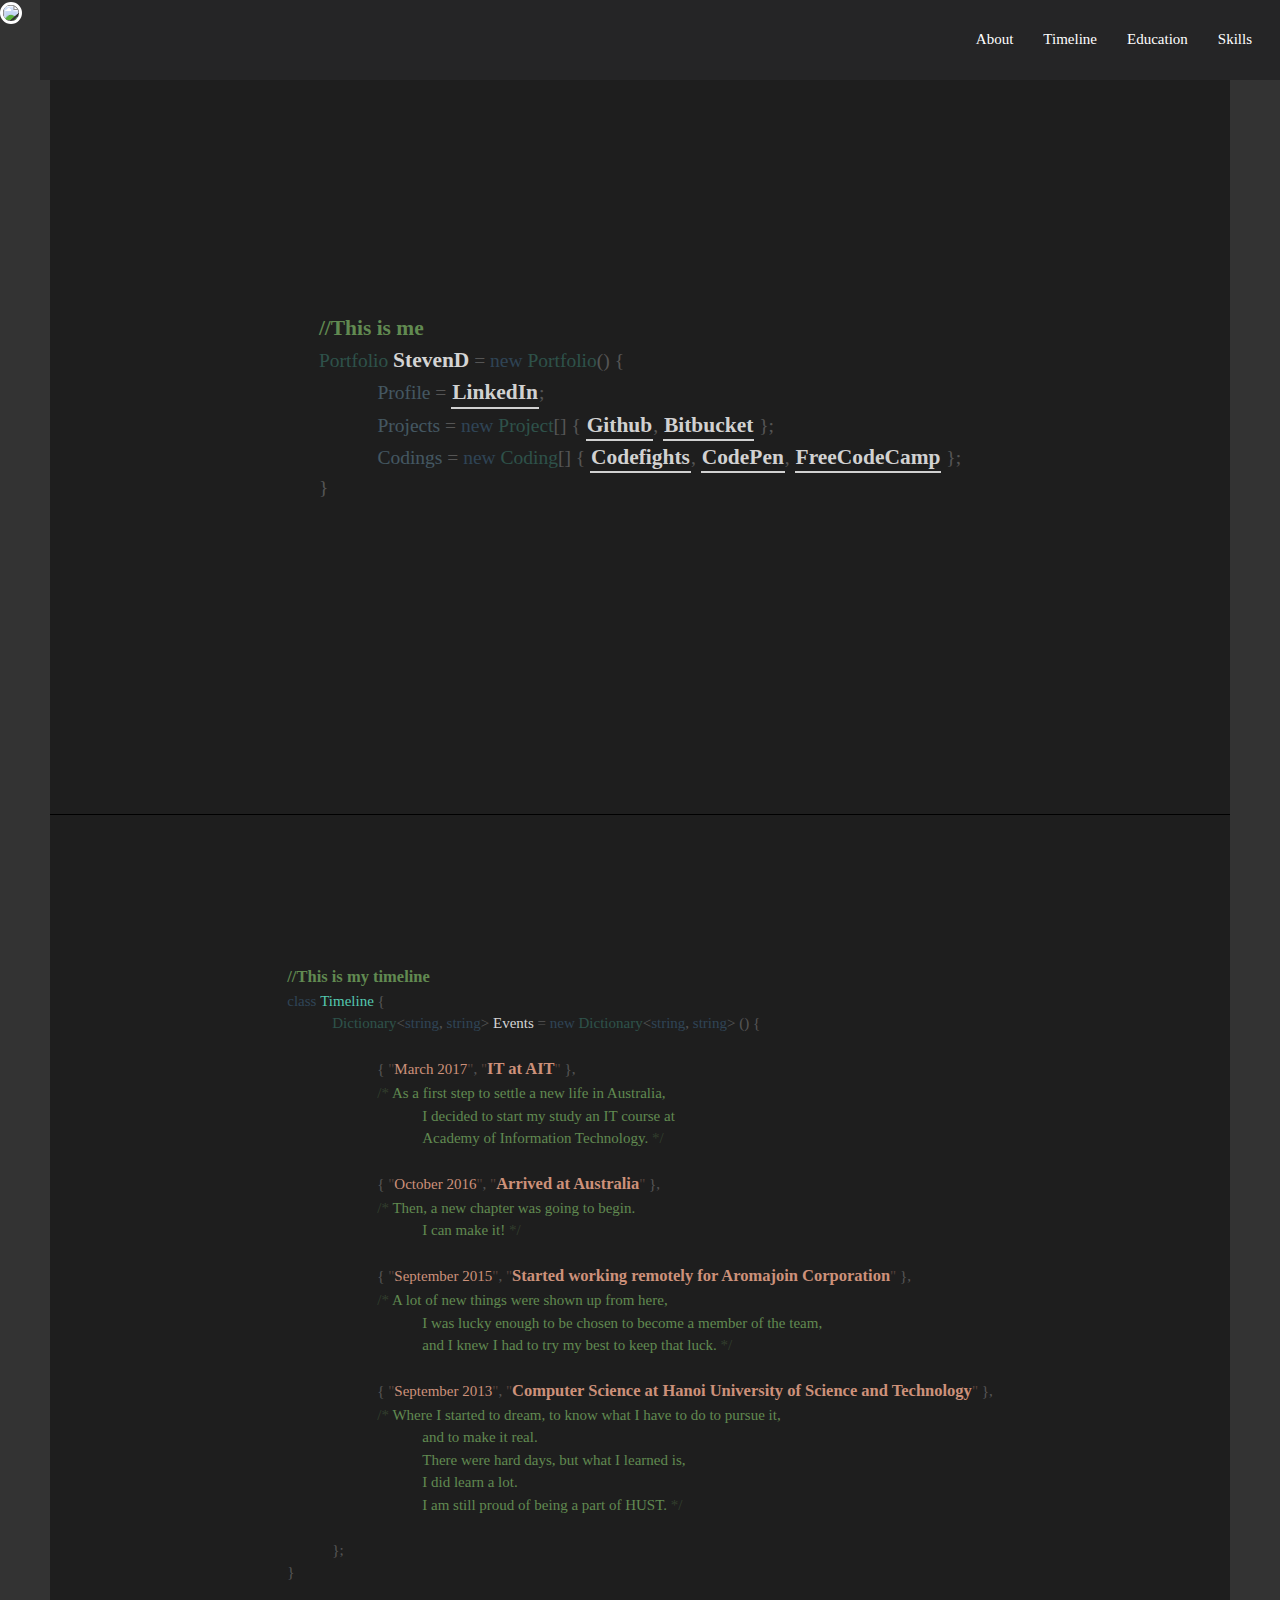
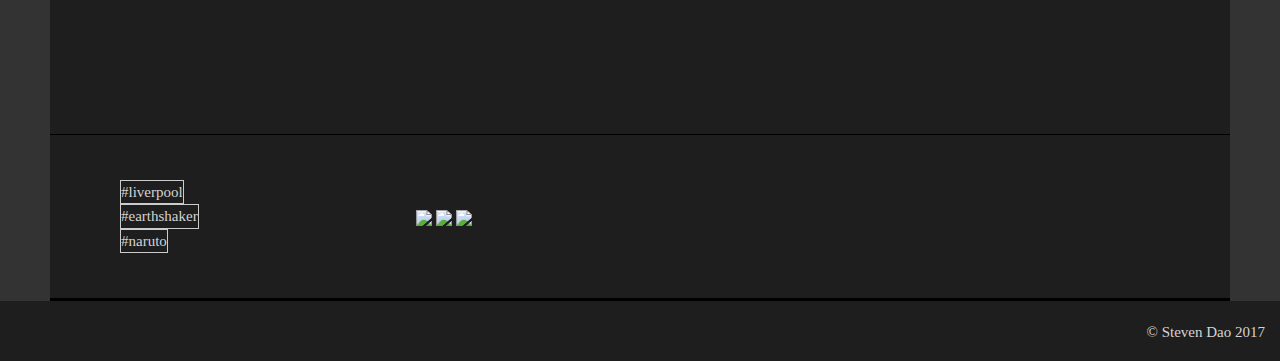
==== commit c886dc48: "done interest" ====
--- a/html/index.html
+++ b/html/index.html
@@ -2,164 +2,181 @@
 <html lang="en">
 
 <head>
-  <meta charset="UTF-8" />
-  <title>Steven's Portfolio</title>
-  <link rel="icon" href="../img/logo/logo.jpg">
-  <link rel="stylesheet" href="../css/style.css">
-  <link href="../css/hover-min.css" rel="stylesheet"><link rel="stylesheet" href="https://www.w3schools.com/w3css/4/w3.css">
+	<meta charset="UTF-8" />
+	<title>Steven's Portfolio</title>
+	<link rel="icon" href="../img/logo/logo.jpg">
+	<link rel="stylesheet" href="https://www.w3schools.com/w3css/4/w3.css">
+	<link rel="stylesheet" href="../css/aos.css">
+	<link rel="stylesheet" href="../css/style.css">
 
-  <script type="text/javascript" src="../js/jquery-1.7.1.min.js"></script>
-  <script src="../js/modernizr.js"></script>
+	<script type="text/javascript" src="../js/jquery-1.7.1.min.js"></script>
+	<script src="../js/animation.js"></script>
 </head>
 
 <body>
-  <header>
-    <div>
-      <a href="index.html#banner"><img src="../img/logo/logo.jpg">
-      </a>
-    </div>
-    <nav class="nav-bar">
-      <ul>
-        <li><a href="index.html#intro">About</a></li>
-        <li><a href="index.html#interest">Experience</a></li>
-        <li><a href="index.html#education">Education</a></li>
-        <li><a href="index.html#archievement">Skills</a></li>
-      </ul>
-    </nav>
-  </header>
-  <div class="content">
-    <div id="banner" class="section text-editor-background">
-      <div>
-        <p>
-          <span style="color: #618A51">//This is me</span>
-          </br>
-          <span style="color: #54C8B0">Portfolio </span><span style="color:#D4D4D4">steven = </span><span style="color: #589CD3">new </span>
-          <span
-            style="color: #54C8B0">Portfolio</span><span style="color: #D4D4D4">() {</span>
-            </br>
-            <span style="color: #9DDBFB; padding-left: 3em">Profile </span>
-            <span style="color: #D4D4D4">= </span><a target="_blank" href="https://www.linkedin.com/in/steven-dao-b9a065127/">LinkedIn</a>
-            <span
-              style="color: #D4D4D4">;</span>
-              </br>
-              <span style="color: #9DDBFB; padding-left: 3em">Projects </span>
-              <span style="color: #D4D4D4">= </span><span style="color: #589CD3">new </span><span style="color: #54C8B0">Project</span>
-              <span
-                style="color:#D4D4D4">[] { </span><a target="_blank" href="https://github.com/iamstevendao">Github</a><span style="color: #D4D4D4">, </span></span>
-                <a
-                  target="_blank" href="https://bitbucket.org/fukie/">Bitbucket</a><span style="color: #D4D4D4">};</span>
-                  </br>
-                  <span style="color: #9DDBFB; padding-left: 3em">Codings </span>
-                  <span style="color: #D4D4D4">= </span><span style="color: #589CD3">new </span><span style="color: #54C8B0">Coding</span>
-                  <span
-                    style="color:#D4D4D4">[] { </span><a target="_blank" href="https://codefights.com/profile/steven_dao">Codefights</a><span style="color: #D4D4D4">, </span></span>
-                    <a
-                      target="_blank" href="http://codepen.io/iamstevendao/"> CodePen</a><span style="color: #D4D4D4">, </span></span><a target="_blank" href="https://www.freecodecamp.com/iamstevendao">FreeCodeCamp</a>
-                      <span
-                        style="color: #D4D4D4">};</span>
-                        </br>
-                        <span style="color: #D4D4D4">}</span>
-        </p>
-      </div>
-    </div>
-    <div id="intro" class="section">
-      <div class="cd-timeline-block">
-        <div class="cd-timeline-img">
-          <img src="../img/timeline/ait.png" alt="AIT">
-        </div>
-        <div class="cd-timeline-content">
-          <h2>IT at AIT</h2>
-          <p>Lorem ipsum dolor sit amet, consectetur adipisicing elit. Iusto, optio, dolorum provident rerum aut hic quasi placeat
-            iure tempora laudantium ipsa ad debitis unde? Iste voluptatibus minus veritatis qui ut.</p>
-          <a href="#0" class="cd-read-more">Read more</a>
-          <span class="cd-date">March 2017</span>
-        </div>
-      </div>
+	<header>
+		<div>
+			<a href="index.html#banner">
+				<img src="../img/logo/logo.jpg">
+			</a>
+		</div>
+		<nav class="nav-bar">
+			<ul>
+				<li><a href="index.html#banner">About</a></li>
+				<li><a href="index.html#timeline">Timeline</a></li>
+				<li><a href="index.html#education">Education</a></li>
+				<li><a href="index.html#archievement">Skills</a></li>
+			</ul>
+		</nav>
+	</header>
+	<div class="content">
+		<div id="banner" class="section">
+			<div>
+				<p>
+					<span class="color-comment weight-strong">//This is me</span>
+					<br>
+					<span class="color-class weight-light">Portfolio</span>
+					<span class="color-text weight-strong">StevenD</span>
+					<span class="color-text weight-light">=</span>
+					<span class="color-reserved-key weight-light">new </span>
+					<span class="color-class weight-light">Portfolio</span><span class="color-text weight-light">() {</span>
+					<br>
+					<span class="color-variable tab1 weight-light">Profile</span>
+					<span class="color-text weight-light">=</span>
+					<a target="_blank" href="https://www.linkedin.com/in/steven-dao-b9a065127/"><span class="link">LinkedIn</span></a><span class="color-text weight-light">;</span>
+					<br>
+					<span class="color-variable tab1 weight-light">Projects</span>
+					<span class="color-text weight-light">=</span>
+					<span class="color-reserved-key weight-light">new</span>
+					<span class="color-class weight-light">Project</span><span class="color-text weight-light">[] {</span>
+					<a target="_blank" href="https://github.com/iamstevendao"><span class="link">Github</span></a><span class="color-text weight-light">,</span>
+					<a target="_blank" href="https://bitbucket.org/fukie/"><span class="link">Bitbucket</span></a>
+					<span class="color-text weight-light">};</span>
+					<br>
+					<span class="color-variable tab1 weight-light">Codings</span>
+					<span class="color-text weight-light">=</span>
+					<span class="color-reserved-key weight-light">new</span>
+					<span class="color-class weight-light">Coding</span><span class="color-text weight-light">[] {</span>
+					<a target="_blank" href="https://codefights.com/profile/steven_dao"><span class="link">Codefights</span></a><span class="color-text weight-light">,</span>
+					<a target="_blank" href="http://codepen.io/iamstevendao/"><span class="link">CodePen</span></a><span class="color-text weight-light">,</span>
+					<a target="_blank" href="https://www.freecodecamp.com/iamstevendao"><span class="link">FreeCodeCamp</span></a>
+					<span class="color-text weight-light">};</span>
+					<br>
+					<span class="color-text weight-light">}</span>
+				</p>
+			</div>
+		</div>
+		<div id="timeline" class="section">
+			<div>
+				<span class="color-comment weight-strong">//This is my timeline</span>
+				<br>
+				<span class="color-reserved-key weight-light">class </span>
+				<span class="color-class">Timeline </span>
+				<span class="color-text weight-light">{</span>
+				<br>
+				<span class="color-class tab1 weight-light">Dictionary</span><span class="color-text weight-light">&lt;</span><span class="color-reserved-key weight-light">string</span><span class="color-text weight-light">, </span><span class="color-reserved-key weight-light">string</span><span class="color-text weight-light">&gt;</span>
+				<span class="color-text">Events</span>
+				<span class="color-text weight-light">=</span>
+				<span class="color-reserved-key weight-light">new</span>
+				<span class="color-class weight-light">Dictionary</span><span class="color-text weight-light">&lt;</span><span class="color-reserved-key weight-light">string</span><span class="color-text weight-light">, </span><span class="color-reserved-key weight-light">string</span><span class="color-text weight-light">&gt; () {</span>
+				<br>
+				<br>
+				<div class="aos-item" data-aos="fade-down">
+					<span class="color-text tab2 weight-light">{</span>
+					<span class="color-string weight-light">"</span><span class="color-string">March 2017</span><span class="color-string weight-light">"</span><span class="color-text weight-light">,</span>
+					<span class="color-string weight-light">"</span><span class="color-string weight-strong">IT at AIT</span><span class="color-string weight-light">"</span>
+					<span class="color-text weight-light">},</span>
+					<br>
+					<span class="color-comment tab2 weight-light">/*</span>
+					<span class="color-comment">As a first step to settle a new life in Australia,</span>
+					<br>
+					<span class="color-comment tab3">I decided to start my study an IT course at</span>
+					<br><span class="color-comment tab3">Academy of Information Technology.</span>
+					<span class="color-comment weight-light">*/</span>
+				</div>
+				<br>
+				<div class="aos-item" data-aos="fade-down">
+					<span class="color-text tab2 weight-light">{</span>
+					<span class="color-string weight-light">"</span><span class="color-string">October 2016</span><span class="color-string weight-light">"</span><span class="color-text weight-light">,</span>
+					<span class="color-string weight-light">"</span><span class="color-string weight-strong">Arrived at Australia</span><span class="color-string weight-light">"</span>
+					<span class="color-text weight-light">},</span>
+					<br>
+					<span class="color-comment tab2 weight-light">/*</span>
+					<span class="color-comment">Then, a new chapter was going to begin.</span>
+					<br>
+					<span class="color-comment tab3">I can make it!</span>
+					<span class="color-comment weight-light">*/</span>
+				</div>
+				<br>
+				<div class="aos-item" data-aos="fade-down">
+					<span class="color-text tab2 weight-light">{</span>
+					<span class="color-string weight-light">"</span><span class="color-string">September 2015</span><span class="color-string weight-light">"</span><span class="color-text weight-light">,</span>
+					<span class="color-string weight-light">"</span><span class="color-string weight-strong">Started working remotely for Aromajoin Corporation</span><span class="color-string weight-light">"</span>
+					<span class="color-text weight-light">},</span>
+					<br>
+					<span class="color-comment tab2 weight-light">/*</span>
+					<span class="color-comment">A lot of new things were shown up from here,</span>
+					<br>
+					<span class="color-comment tab3">I was lucky enough to be chosen to become a member of the team,</span>
+					<br><span class="color-comment tab3">and I knew I had to try my best to keep that luck.</span>
+					<span class="color-comment weight-light">*/</span>
+				</div>
+				<br>
+				<div class="aos-item" data-aos="fade-down">
+					<span class="color-text tab2 weight-light">{</span>
+					<span class="color-string weight-light">"</span><span class="color-string">September 2013</span><span class="color-string weight-light">"</span><span class="color-text weight-light">,</span>
+					<span class="color-string weight-light">"</span><span class="color-string weight-strong">Computer Science at Hanoi University of Science and Technology</span><span class="color-string weight-light">"</span>
+					<span class="color-text weight-light">},</span>
+					<br>
+					<span class="color-comment tab2 weight-light">/*</span>
+					<span class="color-comment">Where I started to dream, to know what I have to do to pursue it,</span>
+					<br>
+					<span class="color-comment tab3"> and to make it real.</span>
+					<br><span class="color-comment tab3">There were hard days, but what I learned is,</span>
+					<br><span class="color-comment tab3">I did learn a lot.</span>
+					<br><span class="color-comment tab3">I am still proud of being a part of HUST.</span>
+					<span class="color-comment weight-light">*/</span>
+				</div>
+				<br>
+				<span class="color-text tab1 weight-light">};</span>
+				<br>
+				<span class="color-text weight-light">}</span>
+			</div>
+		</div>
 
-      <div class="cd-timeline-block">
-        <div class="cd-timeline-img">
-          <img src="../img/timeline/flag.png" alt="Australia">
-        </div>
-        <div class="cd-timeline-content">
-          <h2>Arrived at Australia</h2>
-          <p>Lorem ipsum dolor sit amet, consectetur adipisicing elit. Iusto, optio, dolorum provident rerum aut hic quasi placeat
-            iure tempora laudantium ipsa ad debitis unde? Iste voluptatibus minus veritatis qui ut.</p>
-          <a href="#0" class="cd-read-more">Read more</a>
-          <span class="cd-date">October 2016</span>
-        </div>
-      </div>
-      <div class="cd-timeline-block">
-        <div class="cd-timeline-img">
-          <img src="../img/timeline/aromajoin.png" alt="Aromajoin">
-        </div>
-        <!-- cd-timeline-img -->
-
-        <div class="cd-timeline-content">
-          <h2>Started working remotely for Aromajoin Corporation</h2>
-          <p>Lorem ipsum dolor sit amet, consectetur adipisicing elit. Iusto, optio, dolorum provident rerum aut hic quasi placeat
-            iure tempora laudantium ipsa ad debitis unde? Iste voluptatibus minus veritatis qui ut.</p>
-          <a href="#0" class="cd-read-more">Read more</a>
-          <span class="cd-date">September 2015</span>
-        </div>
-      </div>
-      <div class="cd-timeline-block">
-        <div class="cd-timeline-img">
-          <img src="../img/timeline/hust.png" alt="HUST">
-        </div>
-        <!-- cd-timeline-img -->
-
-        <div class="cd-timeline-content">
-          <h2>Computer Science at Hanoi University of Science and Technology</h2>
-          <p>Lorem ipsum dolor sit amet, consectetur adipisicing elit. Iusto, optio, dolorum provident rerum aut hic quasi placeat
-            iure tempora laudantium ipsa ad debitis unde? Iste voluptatibus minus veritatis qui ut.</p>
-          <a href="#0" class="cd-read-more">Read more</a>
-          <span class="cd-date">September 2013</span>
-        </div>
-      </div>
-    </div>
-
-    <div id="interest" class="section">
-      <div class="w3-content" style="max-width:1200px">
-        <img class="mySlides" src="img_nature_wide.jpg" style="width:100%">
-        <img class="mySlides" src="img_fjords_wide.jpg" style="width:100%">
-        <img class="mySlides" src="img_mountains_wide.jpg" style="width:100%">
-
-        <div class="w3-row-padding w3-section">
-          <div class="w3-col s4">
-            <img class="demo w3-opacity w3-hover-opacity-off" src="img_nature_wide.jpg" style="width:100%" onmouseover="currentDiv(1)">
-          </div>
-          <div class="w3-col s4">
-            <img class="demo w3-opacity w3-hover-opacity-off" src="img_fjords_wide.jpg" style="width:100%" onmouseover="currentDiv(2)">
-          </div>
-          <div class="w3-col s4">
-            <img class="demo w3-opacity w3-hover-opacity-off" src="img_mountains_wide.jpg" style="width:100%" onmouseover="currentDiv(3)">
-          </div>
-        </div>
-      </div>
-
-      <!--<div id="bg-liverpool" class="div-interest">
-        <div class="hvr-float-shadow div-interest-content">
-          <img class="hover-border-effect" src="../img/interest/steven-gerrard.png">
-        </div>
-      </div>
-      <div id="bg-naruto" class="div-interest">
-        <div class="hvr-float-shadow div-interest-content">
-          <img class="hover-border-effect" src="../img/interest/naruto.png">
-        </div>
-      </div>
-      <div id="bg-earthshaker" class="div-interest">
-        <div class="hvr-float-shadow div-interest-content">
-          <img class="hover-border-effect" src="../img/interest/earthshaker.png">
-        </div>
-      </div>-->
-    </div>
-    <div id="education" class="section"></div>
-    <div id="archiements" class="section"></div>
-  </div>
-  <footer>
-      <p>&copy; Steven Dao 2017</p>
-  </footer>
-  <script src="../js/animation.js"></script>
+		<div id="interest" class="section">
+			<div class="col30">
+				<ul>
+					<li><span class="badge" onmouseover="currentDiv(1)">#liverpool</span></li>
+					<li><span class="badge" onmouseover="currentDiv(2)">#earthshaker</span></li>
+					<li><span class="badge" onmouseover="currentDiv(3)">#naruto</span></li>
+				</ul>
+			</div>
+			<div class="col70">
+				<img class="mySlides" src="../img/interest/bg-liverpool.jpg">
+				<img class="mySlides" src="../img/interest/bg-earthshaker.jpg">
+				<img class="mySlides" src="../img/interest/bg-naruto.jpg">
+				<!--
+				<div class="slideshow-nav">
+					<span class="badge" onclick="currentDiv(1)"></span>
+					<span class="badge" onclick="currentDiv(2)"></span>
+					<span class="badge" onclick="currentDiv(3)"></span>
+				</div>
+-->
+			</div>
+		</div>
+		<div id="education" class="section"></div>
+		<div id="archiements" class="section"></div>
+	</div>
+	<footer>
+		<p>&copy; Steven Dao 2017</p>
+	</footer>
+	<script src="../js/aos.js"></script>
+	<script>
+		AOS.init({
+			easing: 'ease-in-out-sine'
+		});
+	</script>
 </body>
 
-</html>+</html>
--- a/css/style.css
+++ b/css/style.css
@@ -1,536 +1,257 @@
 /*general*/
-html * {
-  -webkit-font-smoothing: antialiased;
-  -moz-osx-font-smoothing: grayscale;
-}
-
-*, *:after, *:before {
-  -webkit-box-sizing: border-box;
-  -moz-box-sizing: border-box;
-  box-sizing: border-box;
-}
+
 body {
-    background-color: #333333;
-    font-family: Monaco;
-    padding: 0;
-}
+	background-color: #333333;
+	font-family: Monaco;
+	padding: 0;
+}
+
 a {
-    cursor: pointer;
-}
-.red-bg-white-txt {
-  background-color: #b61827;
-  color: white;
-}
-.text-editor-background {
-  background-color: #1E1E1E;
-  color: #D3D3D3;
-}
+	cursor: pointer;
+}
+
+
+/*coding*/
+
+.color-comment {
+	color: #618A51;
+}
+
+.color-text {
+	color: #D4D4D4;
+}
+
+.color-reserved-key {
+	color: #589CD3;
+}
+
+.color-class {
+	color: #54C8B0;
+}
+
+.color-string {
+	color: #CD917A;
+}
+
+.color-variable {
+	color: #9DDBFB;
+}
+
+.tab1 {
+	padding-left: 3em;
+}
+
+.tab2 {
+	padding-left: 6em;
+}
+
+.tab3 {
+	padding-left: 9em;
+}
+
+.weight-strong {
+	opacity: 1;
+	font-weight: 600;
+	font-size: 110%;
+}
+
+.weight-light {
+	opacity: 0.3;
+	font-weight: 300;
+}
+
+
 /*navigation bar*/
+
 header {
-    display: flex;
-    flex-direction: row;
-    justify-content: space-between;
-   max-height: 80px;
-    margin-left: 40px;
-    background-color: #252526;
-    padding: 0;
+	position: fixed;
+	display: flex;
+	flex-direction: row;
+	justify-content: space-between;
+	height: 80px;
+	width: 100%;
+	margin-left: 40px;
+	background-color: #252526;
+	padding-right: 40px;
+	opacity: 1;
+	z-index: 1;
 }
 
 header img {
-    height: 100%;
-    border-radius: 50%;
-    border: 3px solid white;
-    margin-left: -40px;
-}
+	height: 100%;
+	border-radius: 50%;
+	border: 3px solid white;
+	margin-left: -40px;
+}
+
 .nav-bar {
-  padding: 13px;
-}
-.nav-bar a{
-    padding: 15px;
-    text-decoration: none;
-    color: white;
-}
+	padding: 13px;
+}
+
+.nav-bar a {
+	padding: 15px;
+	text-decoration: none;
+	color: white;
+}
+
 .nav-bar ul {
-    list-style: none;
-    display: flex;
-    flex-direction: row;
-}
+	list-style: none;
+	display: flex;
+	flex-direction: row;
+}
+
+
 /*footer*/
+
 footer {
-  height: 60px;
-  padding: 5px;
-  background-color: #1E1E1E;
-  color: #D4D4D4;
-}
+	height: 60px;
+	padding: 5px;
+	background-color: #1E1E1E;
+	color: #D4D4D4;
+}
+
 footer p {
-  text-align: right;
-  margin-right: 10px;
-}
+	text-align: right;
+	margin-right: 10px;
+}
+
+
 /*content*/
+
 .content {
-    padding: 0 50px;
-}
-.section{
-    border-bottom: 1px solid black;
-}
+	padding: 0 50px;
+}
+
+.section {
+	border-bottom: 1px solid black;
+	width: 100%;
+	display: flex;
+	align-items: center;
+	background-color: #1E1E1E;
+	color: #D3D3D3;
+}
+
 
 /*banner*/
-#banner {
-  width: 100%;
-    font-family: monospace;
-}
-#banner > div {
-    padding: 15em 10em;
-    display: inline-block;
-    margin: 0 auto;
-}
+
+#banner>div {
+	padding: 15em 0;
+	display: inline-block;
+	margin: 0 auto;
+	font-size: 130%;
+}
+
+#banner a:visited {
+	text-decoration: none;
+	color: #D4D4D4;
+}
+
 #banner a {
-  font-weight: bold;
-  font-size: 115%;
-}
-#banner a:visited {
-  text-decoration: none;
-  color: #D4D4D4;
-}
-#banner div p {
-  font-size: 130%;
-  font-weight: 500;
-  align-content: center;
-}
-#banner div ul {
-    list-style: none;
-}
-
-/*intro*/
-.img-timeline {
-    width: 100%;
-}
-#intro {
-  width: 90%;
-  position: relative;
-  padding: 2em 0;
-  margin: 0 auto;
-  margin-top: 2em;
-  margin-bottom: 2em;
-  max-width: 1170px;
-}
-#intro::before {
-  /* this is the vertical line */
-  content: '';
-  position: absolute;
-  top: 0;
-  left: 18px;
-  height: 100%;
-  width: 4px;
-  background: white;
-}
-
-#intro::after{
-    display: table;
-    clear: both;
-    content: '';
-}
-
-@media only screen and (min-width: 1170px) {
-  #intro {
-    margin-top: 3em;
-    margin-bottom: 3em;
-  }
-  #intro::before {
-    left: 50%;
-    margin-left: -2px;
-  }
-}
-
-.cd-timeline-block {
-  position: relative;
-  margin: 2em 0;
-}
-.cd-timeline-block:after {
-  content: "";
-  display: table;
-  clear: both;
-}
-.cd-timeline-block:first-child {
-  margin-top: 0;
-}
-.cd-timeline-block:last-child {
-  margin-bottom: 0;
-}
-@media only screen and (min-width: 1170px) {
-  .cd-timeline-block {
-    margin: 4em 0;
-  }
-  .cd-timeline-block:first-child {
-    margin-top: 0;
-  }
-  .cd-timeline-block:last-child {
-    margin-bottom: 0;
-  }
-}
-
-.cd-timeline-img {
-  position: absolute;
-  top: 0;
-  left: 0;
-  width: 40px;
-  height: 40px;
-  border-radius: 50%;
-  box-shadow: 0 0 0 4px white, inset 0 2px 0 rgba(0, 0, 0, 0.08), 0 3px 0 4px rgba(0, 0, 0, 0.05);
-}
-.cd-timeline-img img {
-  display: block;
-  width: 100%;
-  height: 100%;
-  border-radius: 50%;
-  position: relative;
-}
-@media only screen and (min-width: 1170px) {
-  .cd-timeline-img {
-    width: 60px;
-    height: 60px;
-    left: 50%;
-    margin-left: -30px;
-    /* Force Hardware Acceleration in WebKit */
-    -webkit-transform: translateZ(0);
-    -webkit-backface-visibility: hidden;
-  }
-  .cssanimations .cd-timeline-img.is-hidden {
-    visibility: hidden;
-  }
-  .cssanimations .cd-timeline-img.bounce-in {
-    visibility: visible;
-    -webkit-animation: cd-bounce-1 0.6s;
-    -moz-animation: cd-bounce-1 0.6s;
-    animation: cd-bounce-1 0.6s;
-  }
-}
-
-@-webkit-keyframes cd-bounce-1 {
-  0% {
-    opacity: 0;
-    -webkit-transform: scale(0.5);
-  }
-
-  60% {
-    opacity: 1;
-    -webkit-transform: scale(1.2);
-  }
-
-  100% {
-    -webkit-transform: scale(1);
-  }
-}
-@-moz-keyframes cd-bounce-1 {
-  0% {
-    opacity: 0;
-    -moz-transform: scale(0.5);
-  }
-
-  60% {
-    opacity: 1;
-    -moz-transform: scale(1.2);
-  }
-
-  100% {
-    -moz-transform: scale(1);
-  }
-}
-@keyframes cd-bounce-1 {
-  0% {
-    opacity: 0;
-    -webkit-transform: scale(0.5);
-    -moz-transform: scale(0.5);
-    -ms-transform: scale(0.5);
-    -o-transform: scale(0.5);
-    transform: scale(0.5);
-  }
-
-  60% {
-    opacity: 1;
-    -webkit-transform: scale(1.2);
-    -moz-transform: scale(1.2);
-    -ms-transform: scale(1.2);
-    -o-transform: scale(1.2);
-    transform: scale(1.2);
-  }
-
-  100% {
-    -webkit-transform: scale(1);
-    -moz-transform: scale(1);
-    -ms-transform: scale(1);
-    -o-transform: scale(1);
-    transform: scale(1);
-  }
-}
-.cd-timeline-content {
-  position: relative;
-  margin-left: 60px;
-  background: #1E1E1E;
-  color: #D4D4D4;
-  border-radius: 0.25em;
-  padding: 1em;
-  box-shadow: 0 3px 0 black;
-}
-.cd-timeline-content:after {
-  content: "";
-  display: table;
-  clear: both;
-}
-.cd-timeline-content h2 {
-  color: #D4D4D4;
-}
-.cd-timeline-content p, .cd-timeline-content .cd-read-more, .cd-timeline-content .cd-date {
-  font-size: 13px;
-  font-size: 0.8125rem;
-}
-.cd-timeline-content .cd-read-more, .cd-timeline-content .cd-date {
-  display: inline-block;
-}
-.cd-timeline-content p {
-  margin: 1em 0;
-  line-height: 1.6;
-}
-.cd-timeline-content .cd-read-more {
-  float: right;
-  padding: .8em 1em;
-  background: #acb7c0;
-  color: white;
-  border-radius: 0.25em;
-}
-.no-touch .cd-timeline-content .cd-read-more:hover {
-  background-color: #1E1E1E;
-  color: #D4D4D4;
-}
-.cd-timeline-content .cd-date {
-  color: white;
-  float: left;
-  padding: .8em 0;
-  opacity: .7;
-}
-.cd-timeline-content::before {
-  content: '';
-  position: absolute;
-  top: 16px;
-  right: 100%;
-  height: 0;
-  width: 0;
-  border: 7px solid transparent;
-  border-right: 7px solid #1E1E1E;
-}
-@media only screen and (min-width: 768px) {
-  .cd-timeline-content h2 {
-    font-size: 20px;
-    font-size: 1.25rem;
-  }
-  .cd-timeline-content p {
-    font-size: 16px;
-    font-size: 1rem;
-  }
-  .cd-timeline-content .cd-read-more, .cd-timeline-content .cd-date {
-    font-size: 14px;
-    font-size: 0.875rem;
-  }
-}
-@media only screen and (min-width: 1170px) {
-  .cd-timeline-content {
-    margin-left: 0;
-    padding: 1.6em;
-    width: 45%;
-  }
-  .cd-timeline-content::before {
-    top: 24px;
-    left: 100%;
-    border-color: transparent;
-    border-left-color: #1E1E1E;
-  }
-  .cd-timeline-content .cd-read-more {
-    float: left;
-  }
-  .cd-timeline-content .cd-date {
-    position: absolute;
-    width: 100%;
-    left: 122%;
-    top: 6px;
-    font-size: 16px;
-    font-size: 1rem;
-  }
-  .cd-timeline-block:nth-child(even) .cd-timeline-content {
-    float: right;
-  }
-  .cd-timeline-block:nth-child(even) .cd-timeline-content::before {
-    top: 24px;
-    left: auto;
-    right: 100%;
-    border-color: transparent;
-    border-right-color: #1E1E1E;
-  }
-  .cd-timeline-block:nth-child(even) .cd-timeline-content .cd-read-more {
-    float: right;
-  }
-  .cd-timeline-block:nth-child(even) .cd-timeline-content .cd-date {
-    left: auto;
-    right: 122%;
-    text-align: right;
-  }
-  .cssanimations .cd-timeline-content.is-hidden {
-    visibility: hidden;
-  }
-  .cssanimations .cd-timeline-content.bounce-in {
-    visibility: visible;
-    -webkit-animation: cd-bounce-2 0.6s;
-    -moz-animation: cd-bounce-2 0.6s;
-    animation: cd-bounce-2 0.6s;
-  }
-}
-
-@media only screen and (min-width: 1170px) {
-  /* inverse bounce effect on even content blocks */
-  .cssanimations .cd-timeline-block:nth-child(even) .cd-timeline-content.bounce-in {
-    -webkit-animation: cd-bounce-2-inverse 0.6s;
-    -moz-animation: cd-bounce-2-inverse 0.6s;
-    animation: cd-bounce-2-inverse 0.6s;
-  }
-}
-@-webkit-keyframes cd-bounce-2 {
-  0% {
-    opacity: 0;
-    -webkit-transform: translateX(-100px);
-  }
-
-  60% {
-    opacity: 1;
-    -webkit-transform: translateX(20px);
-  }
-
-  100% {
-    -webkit-transform: translateX(0);
-  }
-}
-@-moz-keyframes cd-bounce-2 {
-  0% {
-    opacity: 0;
-    -moz-transform: translateX(-100px);
-  }
-
-  60% {
-    opacity: 1;
-    -moz-transform: translateX(20px);
-  }
-
-  100% {
-    -moz-transform: translateX(0);
-  }
-}
-@keyframes cd-bounce-2 {
-  0% {
-    opacity: 0;
-    -webkit-transform: translateX(-100px);
-    -moz-transform: translateX(-100px);
-    -ms-transform: translateX(-100px);
-    -o-transform: translateX(-100px);
-    transform: translateX(-100px);
-  }
-
-  60% {
-    opacity: 1;
-    -webkit-transform: translateX(20px);
-    -moz-transform: translateX(20px);
-    -ms-transform: translateX(20px);
-    -o-transform: translateX(20px);
-    transform: translateX(20px);
-  }
-
-  100% {
-    -webkit-transform: translateX(0);
-    -moz-transform: translateX(0);
-    -ms-transform: translateX(0);
-    -o-transform: translateX(0);
-    transform: translateX(0);
-  }
-}
-@-webkit-keyframes cd-bounce-2-inverse {
-  0% {
-    opacity: 0;
-    -webkit-transform: translateX(100px);
-  }
-
-  60% {
-    opacity: 1;
-    -webkit-transform: translateX(-20px);
-  }
-
-  100% {
-    -webkit-transform: translateX(0);
-  }
-}
-@-moz-keyframes cd-bounce-2-inverse {
-  0% {
-    opacity: 0;
-    -moz-transform: translateX(100px);
-  }
-
-  60% {
-    opacity: 1;
-    -moz-transform: translateX(-20px);
-  }
-
-  100% {
-    -moz-transform: translateX(0);
-  }
-}
-@keyframes cd-bounce-2-inverse {
-  0% {
-    opacity: 0;
-    -webkit-transform: translateX(100px);
-    -moz-transform: translateX(100px);
-    -ms-transform: translateX(100px);
-    -o-transform: translateX(100px);
-    transform: translateX(100px);
-  }
-
-  60% {
-    opacity: 1;
-    -webkit-transform: translateX(-20px);
-    -moz-transform: translateX(-20px);
-    -ms-transform: translateX(-20px);
-    -o-transform: translateX(-20px);
-    transform: translateX(-20px);
-  }
-
-  100% {
-    -webkit-transform: translateX(0);
-    -moz-transform: translateX(0);
-    -ms-transform: translateX(0);
-    -o-transform: translateX(0);
-    transform: translateX(0);
-  }
-}
+	font-weight: bold;
+	font-size: 110%;
+	color: #D4D4D4;
+}
+
+.link {
+	position: relative;
+	text-decoration: none;
+	display: inline-block;
+	color: #D4D4D4;
+	padding: 0 1px;
+	opacity: 0.99;
+	transition: color ease 0.3s;
+}
+
+.link:after {
+	content: '';
+	position: absolute;
+	z-index: -1;
+	width: 100%;
+	height: 5%;
+	left: 0;
+	bottom: 0;
+	background-color: #D4D4D4;
+	transition: all ease 0.3s;
+}
+
+.link:hover {
+	color: #1E1E1E;
+}
+
+.link:hover:after {
+	height: 100%;
+}
+
+
+/*timeline*/
+
+#timeline>div {
+	padding: 10em 0;
+	margin: 0 auto;
+}
+
 
 /*interest*/
+
 #interest {
-    margin: 0 auto;
-    padding: 30px;
-}
-.div-interest {
-    width: 33%;
-    display: inline-block;
-}
-.div-interest img {
-    width: 80%;
-}
-.div-interest-content {
-    margin: 0 auto;
-}
-.hover-border-effect:hover {
-   -webkit-filter: drop-shadow(3px 3px 0 white)
-                  drop-shadow(-3px -3px 0 white);
-  filter: drop-shadow(3px 3px 0 white) 
-          drop-shadow(-3px -3px 0 white);
-}
-#bg-liverpool {
-    background-image: url("../img/interest/liverpool.jpg");
-    background-size: cover;
-}
-.mySlides {display:none}
-.demo {cursor:pointer}+	margin: 0 auto;
+	padding: 30px;
+}
+
+#interest ul {
+	list-style: none;
+}
+
+.col30 {
+	width: 30%;
+}
+
+.col70 {
+	width: 70%;
+}
+
+.mySlides {
+	width: 100%;
+	-webkit-animation: zoom 50s;
+	/* Chrome, Safari, Opera */
+	animation: zoom 50s;
+}
+
+.badge {
+	background-color: transparent;
+	display: inline-block;
+	padding-left: 8px;
+	padding-right: 8px;
+	text-align: center;
+	border: 1px solid #ccc;
+	padding: 0;
+	cursor: default;
+}
+
+.badge:hover {
+	background-color: white;
+}
+
+
+/* Chrome, Safari, Opera */
+
+@-webkit-keyframes zoom {
+	from {
+		-webkit-transform: scale(1, 1);
+	}
+	to {
+		-webkit-transform: scale(1.5, 1.5);
+	}
+}
+
+
+/* Standard syntax */
+
+@keyframes zoom {
+	from {
+		transform: scale(1, 1);
+	}
+	to {
+		transform: scale(1.5, 1.5);
+	}
+}
